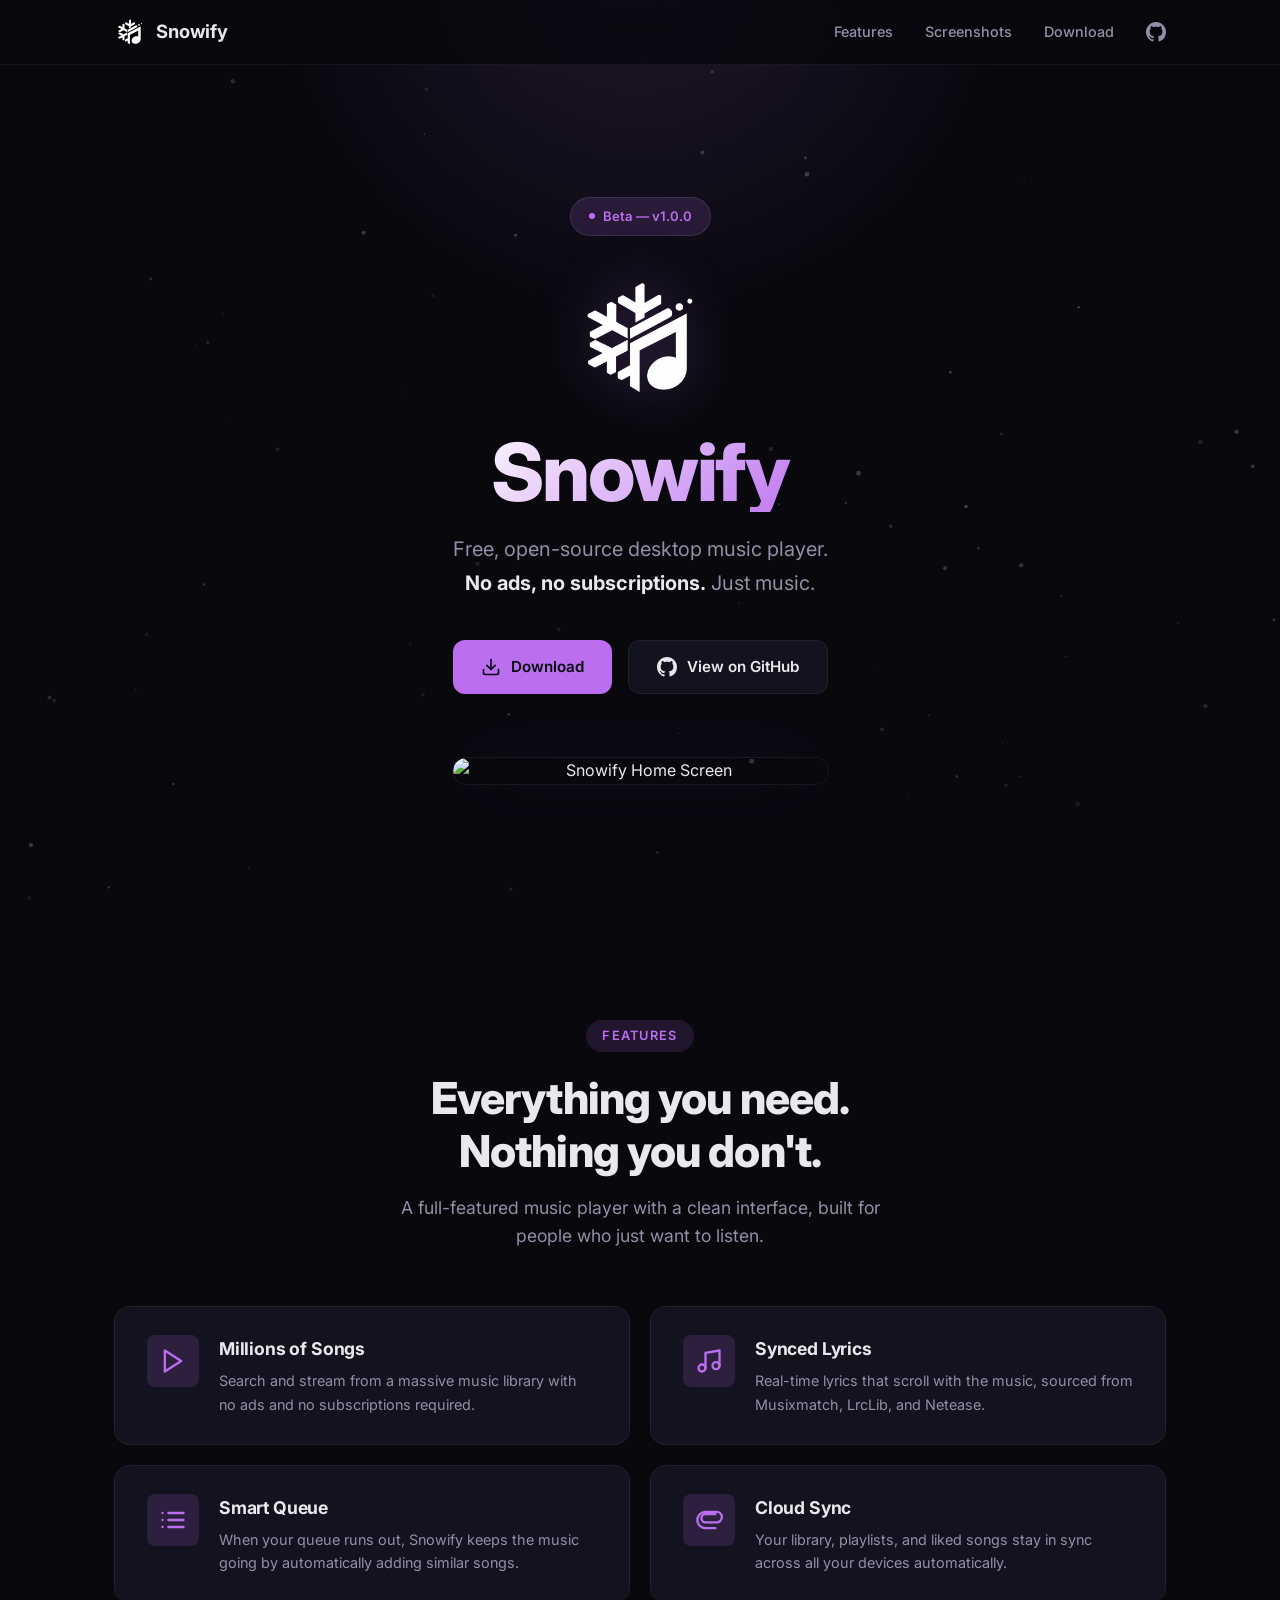
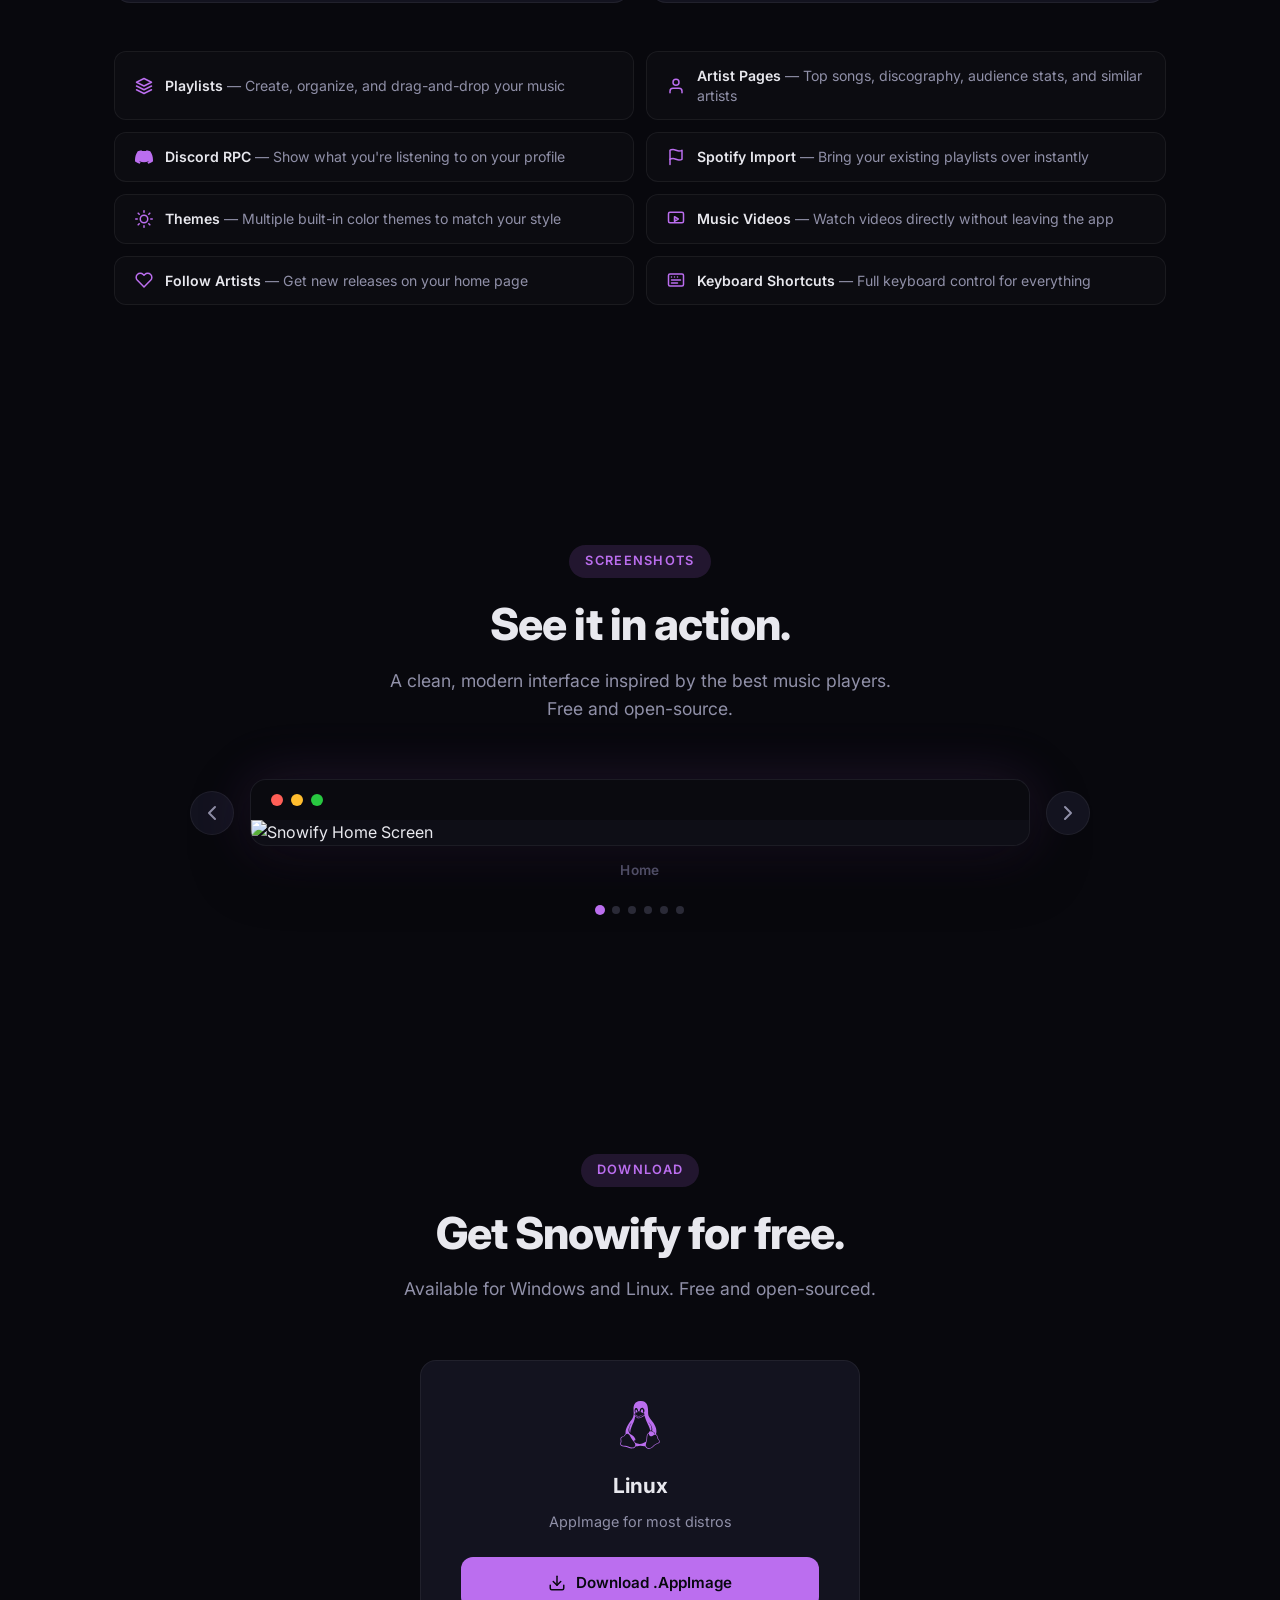
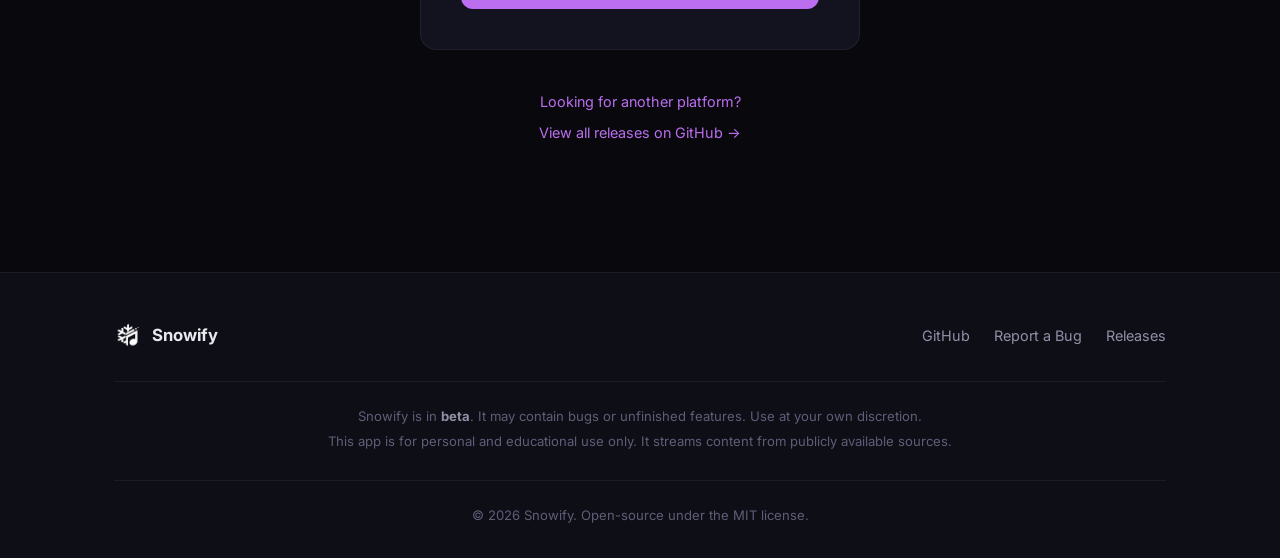
==== index.html @ 90da184f "changed logo" ====
<!DOCTYPE html>
<html lang="en">
<head>
  <meta charset="UTF-8">
  <meta name="viewport" content="width=device-width, initial-scale=1.0">
  <title>Snowify — Free Desktop Music Player</title>
  <meta name="description" content="Snowify is a free, open-source desktop music player. No ads, no subscriptions. Available for Windows and Linux.">
  <meta name="keywords" content="Snowify, music player, desktop, free, open-source, Electron, no ads">
  <meta name="author" content="nyakuoff">

  <!-- Open Graph -->
  <meta property="og:title" content="Snowify — Free Desktop Music Player">
  <meta property="og:description" content="A free, open-source desktop music player with a clean, Spotify-like UI. No ads, no subscriptions.">
  <meta property="og:image" content="https://raw.githubusercontent.com/nyakuoff/Snowify/main/assets/screenshots/home.png">
  <meta property="og:url" content="https://nyakuoff.github.io/Snowify-Website/">
  <meta property="og:type" content="website">

  <!-- Twitter Card -->
  <meta name="twitter:card" content="summary_large_image">
  <meta name="twitter:title" content="Snowify — Free Desktop Music Player">
  <meta name="twitter:description" content="A free, open-source desktop music player with a clean, Spotify-like UI. No ads, no subscriptions.">
  <meta name="twitter:image" content="https://raw.githubusercontent.com/nyakuoff/Snowify/main/assets/screenshots/home.png">

  <!-- Favicon -->
  <link rel="icon" type="image/png" href="assets/logo.png">

  <!-- Fonts -->
  <link rel="preconnect" href="https://fonts.googleapis.com">
  <link rel="preconnect" href="https://fonts.gstatic.com" crossorigin>
  <link rel="stylesheet" href="https://fonts.googleapis.com/css2?family=Inter:wght@300;400;500;600;700;800&display=swap">

  <!-- Styles -->
  <link rel="stylesheet" href="css/style.css">
</head>
<body>
  <!-- Snowfall canvas -->
  <canvas id="snowfall"></canvas>

  <!-- Navigation -->
  <nav class="nav" id="nav">
    <div class="nav-inner">
      <a href="#" class="nav-logo">
        <img src="assets/logo.png" alt="Snowify Logo" width="32" height="32">
        <span>Snowify</span>
      </a>
      <div class="nav-links">
        <a href="#features">Features</a>
        <a href="#screenshots">Screenshots</a>
        <a href="#download">Download</a>
        <a href="https://github.com/nyakuoff/Snowify" target="_blank" rel="noopener" class="nav-github" aria-label="GitHub">
          <svg width="20" height="20" viewBox="0 0 24 24" fill="currentColor"><path d="M12 0C5.37 0 0 5.37 0 12c0 5.31 3.435 9.795 8.205 11.385.6.105.825-.255.825-.57 0-.285-.015-1.23-.015-2.235-3.015.555-3.795-.735-4.035-1.41-.135-.345-.72-1.41-1.23-1.695-.42-.225-1.02-.78-.015-.795.945-.015 1.62.87 1.845 1.23 1.08 1.815 2.805 1.305 3.495.99.105-.78.42-1.305.765-1.605-2.67-.3-5.46-1.335-5.46-5.925 0-1.305.465-2.385 1.23-3.225-.12-.3-.54-1.53.12-3.18 0 0 1.005-.315 3.3 1.23.96-.27 1.98-.405 3-.405s2.04.135 3 .405c2.295-1.56 3.3-1.23 3.3-1.23.66 1.65.24 2.88.12 3.18.765.84 1.23 1.905 1.23 3.225 0 4.605-2.805 5.625-5.475 5.925.435.375.81 1.095.81 2.22 0 1.605-.015 2.895-.015 3.3 0 .315.225.69.825.57A12.02 12.02 0 0024 12c0-6.63-5.37-12-12-12z"/></svg>
        </a>
      </div>
      <button class="nav-toggle" id="navToggle" aria-label="Toggle menu">
        <span></span><span></span><span></span>
      </button>
    </div>
    <!-- Mobile menu -->
    <div class="nav-mobile" id="navMobile">
      <a href="#features">Features</a>
      <a href="#screenshots">Screenshots</a>
      <a href="#download">Download</a>
      <a href="https://github.com/nyakuoff/Snowify" target="_blank" rel="noopener">GitHub</a>
    </div>
  </nav>

  <!-- Hero -->
  <section class="hero" id="hero">
    <div class="hero-content">
      <div class="hero-badge">
        <span class="badge-dot"></span>
        Beta — v1.0.0
      </div>
      <img src="assets/logo.png" alt="Snowify Logo" class="hero-logo" width="140" height="140">
      <h1 class="hero-title">Snowify</h1>
      <p class="hero-subtitle">
        Free, open-source desktop music player.<br>
        <strong>No ads, no subscriptions.</strong> Just music.
      </p>
      <div class="hero-actions">
        <a href="#download" class="btn btn-primary">
          <svg width="20" height="20" viewBox="0 0 24 24" fill="none" stroke="currentColor" stroke-width="2" stroke-linecap="round" stroke-linejoin="round"><path d="M21 15v4a2 2 0 01-2 2H5a2 2 0 01-2-2v-4"/><polyline points="7 10 12 15 17 10"/><line x1="12" y1="15" x2="12" y2="3"/></svg>
          Download
        </a>
        <a href="https://github.com/nyakuoff/Snowify" target="_blank" rel="noopener" class="btn btn-secondary">
          <svg width="20" height="20" viewBox="0 0 24 24" fill="currentColor"><path d="M12 0C5.37 0 0 5.37 0 12c0 5.31 3.435 9.795 8.205 11.385.6.105.825-.255.825-.57 0-.285-.015-1.23-.015-2.235-3.015.555-3.795-.735-4.035-1.41-.135-.345-.72-1.41-1.23-1.695-.42-.225-1.02-.78-.015-.795.945-.015 1.62.87 1.845 1.23 1.08 1.815 2.805 1.305 3.495.99.105-.78.42-1.305.765-1.605-2.67-.3-5.46-1.335-5.46-5.925 0-1.305.465-2.385 1.23-3.225-.12-.3-.54-1.53.12-3.18 0 0 1.005-.315 3.3 1.23.96-.27 1.98-.405 3-.405s2.04.135 3 .405c2.295-1.56 3.3-1.23 3.3-1.23.66 1.65.24 2.88.12 3.18.765.84 1.23 1.905 1.23 3.225 0 4.605-2.805 5.625-5.475 5.925.435.375.81 1.095.81 2.22 0 1.605-.015 2.895-.015 3.3 0 .315.225.69.825.57A12.02 12.02 0 0024 12c0-6.63-5.37-12-12-12z"/></svg>
          View on GitHub
        </a>
      </div>
      <div class="hero-preview" data-tilt data-tilt-max="6" data-tilt-speed="400" data-tilt-perspective="2000" data-tilt-scale="1.02" data-tilt-reset="true">
        <img src="https://raw.githubusercontent.com/nyakuoff/Snowify/main/assets/screenshots/home.png" alt="Snowify Home Screen" class="hero-screenshot" loading="eager">
      </div>
    </div>
  </section>

  <!-- Features -->
  <section class="features" id="features">
    <div class="container">
      <div class="section-header">
        <span class="section-tag">Features</span>
        <h2>Everything you need.<br>Nothing you don't.</h2>
        <p>A full-featured music player with a clean interface, built for people who just want to listen.</p>
      </div>
      <div class="features-highlights">
        <div class="highlight-card" data-animate>
          <div class="highlight-icon">
            <svg width="28" height="28" viewBox="0 0 24 24" fill="none" stroke="currentColor" stroke-width="2" stroke-linecap="round" stroke-linejoin="round"><polygon points="5 3 19 12 5 21 5 3"/></svg>
          </div>
          <div class="highlight-text">
            <h3>Millions of Songs</h3>
            <p>Search and stream from a massive music library with no ads and no subscriptions required.</p>
          </div>
        </div>
        <div class="highlight-card" data-animate>
          <div class="highlight-icon">
            <svg width="28" height="28" viewBox="0 0 24 24" fill="none" stroke="currentColor" stroke-width="2" stroke-linecap="round" stroke-linejoin="round"><path d="M9 18V5l12-2v13"/><circle cx="6" cy="18" r="3"/><circle cx="18" cy="16" r="3"/></svg>
          </div>
          <div class="highlight-text">
            <h3>Synced Lyrics</h3>
            <p>Real-time lyrics that scroll with the music, sourced from Musixmatch, LrcLib, and Netease.</p>
          </div>
        </div>
        <div class="highlight-card" data-animate>
          <div class="highlight-icon">
            <svg width="28" height="28" viewBox="0 0 24 24" fill="none" stroke="currentColor" stroke-width="2" stroke-linecap="round" stroke-linejoin="round"><line x1="8" y1="6" x2="21" y2="6"/><line x1="8" y1="12" x2="21" y2="12"/><line x1="8" y1="18" x2="21" y2="18"/><line x1="3" y1="6" x2="3.01" y2="6"/><line x1="3" y1="12" x2="3.01" y2="12"/><line x1="3" y1="18" x2="3.01" y2="18"/></svg>
          </div>
          <div class="highlight-text">
            <h3>Smart Queue</h3>
            <p>When your queue runs out, Snowify keeps the music going by automatically adding similar songs.</p>
          </div>
        </div>
        <div class="highlight-card" data-animate>
          <div class="highlight-icon">
            <svg width="28" height="28" viewBox="0 0 24 24" fill="none" stroke="currentColor" stroke-width="2" stroke-linecap="round" stroke-linejoin="round"><path d="M17.5 19H9a7 7 0 110-14h9.5C21 5 23 7 23 9.5S21 14 18.5 14H9a3.5 3.5 0 010-7h8.5"/></svg>
          </div>
          <div class="highlight-text">
            <h3>Cloud Sync</h3>
            <p>Your library, playlists, and liked songs stay in sync across all your devices automatically.</p>
          </div>
        </div>
      </div>

      <div class="features-compact">
        <div class="compact-feature" data-animate>
          <svg width="18" height="18" viewBox="0 0 24 24" fill="none" stroke="currentColor" stroke-width="2" stroke-linecap="round" stroke-linejoin="round"><path d="M12 2L2 7l10 5 10-5-10-5z"/><path d="M2 17l10 5 10-5"/><path d="M2 12l10 5 10-5"/></svg>
          <span><strong>Playlists</strong> — Create, organize, and drag-and-drop your music</span>
        </div>
        <div class="compact-feature" data-animate>
          <svg width="18" height="18" viewBox="0 0 24 24" fill="none" stroke="currentColor" stroke-width="2" stroke-linecap="round" stroke-linejoin="round"><path d="M20 21v-2a4 4 0 00-4-4H8a4 4 0 00-4 4v2"/><circle cx="12" cy="7" r="4"/></svg>
          <span><strong>Artist Pages</strong> — Top songs, discography, audience stats, and similar artists</span>
        </div>
        <div class="compact-feature" data-animate>
          <svg width="18" height="18" viewBox="0 0 24 24" fill="currentColor"><path d="M20.317 4.37a19.791 19.791 0 00-4.885-1.515.074.074 0 00-.079.037c-.21.375-.444.864-.608 1.25a18.27 18.27 0 00-5.487 0 12.64 12.64 0 00-.617-1.25.077.077 0 00-.079-.037A19.736 19.736 0 003.677 4.37a.07.07 0 00-.032.027C.533 9.046-.32 13.58.099 18.057a.082.082 0 00.031.057 19.9 19.9 0 005.993 3.03.078.078 0 00.084-.028c.462-.63.874-1.295 1.226-1.994a.076.076 0 00-.041-.106 13.107 13.107 0 01-1.872-.892.077.077 0 01-.008-.128 10.2 10.2 0 00.372-.292.074.074 0 01.077-.01c3.928 1.793 8.18 1.793 12.062 0a.074.074 0 01.078.01c.12.098.246.198.373.292a.077.077 0 01-.006.127 12.299 12.299 0 01-1.873.892.077.077 0 00-.041.107c.36.698.772 1.362 1.225 1.993a.076.076 0 00.084.028 19.839 19.839 0 006.002-3.03.077.077 0 00.032-.054c.5-5.177-.838-9.674-3.549-13.66a.061.061 0 00-.031-.03z"/></svg>
          <span><strong>Discord RPC</strong> — Show what you're listening to on your profile</span>
        </div>
        <div class="compact-feature" data-animate>
          <svg width="18" height="18" viewBox="0 0 24 24" fill="none" stroke="currentColor" stroke-width="2" stroke-linecap="round" stroke-linejoin="round"><path d="M4 15s1-1 4-1 5 2 8 2 4-1 4-1V3s-1 1-4 1-5-2-8-2-4 1-4 1z"/><line x1="4" y1="22" x2="4" y2="15"/></svg>
          <span><strong>Spotify Import</strong> — Bring your existing playlists over instantly</span>
        </div>
        <div class="compact-feature" data-animate>
          <svg width="18" height="18" viewBox="0 0 24 24" fill="none" stroke="currentColor" stroke-width="2" stroke-linecap="round" stroke-linejoin="round"><circle cx="12" cy="12" r="5"/><path d="M12 1v2M12 21v2M4.22 4.22l1.42 1.42M18.36 18.36l1.42 1.42M1 12h2M21 12h2M4.22 19.78l1.42-1.42M18.36 5.64l1.42-1.42"/></svg>
          <span><strong>Themes</strong> — Multiple built-in color themes to match your style</span>
        </div>
        <div class="compact-feature" data-animate>
          <svg width="18" height="18" viewBox="0 0 24 24" fill="none" stroke="currentColor" stroke-width="2" stroke-linecap="round" stroke-linejoin="round"><rect x="2" y="3" width="20" height="14" rx="2" ry="2"/><polygon points="10 9 15 12 10 15 10 9"/></svg>
          <span><strong>Music Videos</strong> — Watch videos directly without leaving the app</span>
        </div>
        <div class="compact-feature" data-animate>
          <svg width="18" height="18" viewBox="0 0 24 24" fill="none" stroke="currentColor" stroke-width="2" stroke-linecap="round" stroke-linejoin="round"><path d="M20.84 4.61a5.5 5.5 0 00-7.78 0L12 5.67l-1.06-1.06a5.5 5.5 0 00-7.78 7.78l1.06 1.06L12 21.23l7.78-7.78 1.06-1.06a5.5 5.5 0 000-7.78z"/></svg>
          <span><strong>Follow Artists</strong> — Get new releases on your home page</span>
        </div>
        <div class="compact-feature" data-animate>
          <svg width="18" height="18" viewBox="0 0 24 24" fill="none" stroke="currentColor" stroke-width="2" stroke-linecap="round" stroke-linejoin="round"><rect x="2" y="4" width="20" height="16" rx="2"/><path d="M6 8h.01M10 8h.01M14 8h.01"/><path d="M6 12h12M6 16h8"/></svg>
          <span><strong>Keyboard Shortcuts</strong> — Full keyboard control for everything</span>
        </div>
      </div>
    </div>
  </section>

  <!-- Screenshots -->
  <section class="screenshots" id="screenshots">
    <div class="container">
      <div class="section-header">
        <span class="section-tag">Screenshots</span>
        <h2>See it in action.</h2>
        <p>A clean, modern interface inspired by the best music players. Free and open-source.</p>
      </div>
      <div class="screenshots-viewer" data-animate>
        <button class="carousel-arrow carousel-prev" id="carouselPrev" aria-label="Previous screenshot">
          <svg width="24" height="24" viewBox="0 0 24 24" fill="none" stroke="currentColor" stroke-width="2" stroke-linecap="round" stroke-linejoin="round"><path d="M15 18l-6-6 6-6"/></svg>
        </button>
        <div class="screenshot-frame" id="screenshotFrame">
          <div class="frame-dots"><span></span><span></span><span></span></div>
          <img id="screenshotImg" src="https://raw.githubusercontent.com/nyakuoff/Snowify/main/assets/screenshots/home.png" alt="Snowify Home Screen" loading="lazy">
        </div>
        <button class="carousel-arrow carousel-next" id="carouselNext" aria-label="Next screenshot">
          <svg width="24" height="24" viewBox="0 0 24 24" fill="none" stroke="currentColor" stroke-width="2" stroke-linecap="round" stroke-linejoin="round"><path d="M9 18l6-6-6-6"/></svg>
        </button>
      </div>
      <div class="carousel-label" id="screenshotLabel">Home</div>
      <div class="carousel-dots" id="carouselDots"></div>
    </div>
  </section>

  <!-- Download -->
  <section class="download" id="download">
    <div class="container">
      <div class="section-header">
        <span class="section-tag">Download</span>
        <h2>Get Snowify for free.</h2>
        <p>Available for Windows and Linux. Free and open-sourced.</p>
      </div>
      <div class="download-cards" id="downloadCards">
        <div class="download-card" data-animate data-platform="windows">
          <div class="download-icon">
            <svg width="48" height="48" viewBox="0 0 24 24" fill="currentColor"><path d="M0 3.449L9.75 2.1v9.451H0m10.949-9.602L24 0v11.4H10.949M0 12.6h9.75v9.451L0 20.699M10.949 12.6H24V24l-12.9-1.801"/></svg>
          </div>
          <h3>Windows</h3>
          <p>Windows 10 and 11</p>
          <a id="downloadWindows" href="https://github.com/nyakuoff/Snowify/releases" class="btn btn-primary btn-download">
            <svg width="18" height="18" viewBox="0 0 24 24" fill="none" stroke="currentColor" stroke-width="2" stroke-linecap="round" stroke-linejoin="round"><path d="M21 15v4a2 2 0 01-2 2H5a2 2 0 01-2-2v-4"/><polyline points="7 10 12 15 17 10"/><line x1="12" y1="15" x2="12" y2="3"/></svg>
            <span>Download .exe</span>
          </a>
        </div>
        <div class="download-card" data-animate data-platform="linux">
          <div class="download-icon">
            <svg width="48" height="48" viewBox="0 0 24 24" fill="currentColor"><path d="M12.504 0c-.155 0-.315.008-.48.021-4.226.333-3.105 4.807-3.17 6.298-.076 1.092-.3 1.953-1.05 3.02-.885 1.051-2.127 2.75-2.716 4.521-.278.832-.41 1.684-.287 2.489a.424.424 0 00-.11.135c-.26.268-.45.6-.663.839-.199.199-.485.267-.797.4-.313.136-.658.269-.864.68-.09.189-.136.394-.132.602 0 .199.027.4.055.536.058.399.116.728.04.97-.249.68-.28 1.145-.106 1.484.174.334.535.47.94.601.81.2 1.91.135 2.774.6.926.466 1.866.67 2.616.47.526-.116.97-.464 1.208-.946.587-.003 1.23-.269 2.26-.334.699-.058 1.574.267 2.577.2.025.134.063.198.114.333l.003.003c.391.778 1.113 1.132 1.884 1.071.771-.06 1.592-.536 2.257-1.306.631-.765 1.683-1.084 2.378-1.503.348-.199.629-.469.649-.853.023-.4-.2-.811-.714-1.376v-.097l-.003-.003c-.17-.2-.25-.535-.338-.926-.085-.401-.182-.786-.492-1.046h-.003c-.059-.054-.123-.067-.188-.135a.357.357 0 00-.19-.064c.431-1.278.264-2.55-.173-3.694-.533-1.41-1.465-2.638-2.175-3.483-.796-1.005-1.576-1.957-1.56-3.368.026-2.152.236-6.133-3.544-6.139zm.529 3.405h.013c.213 0 .396.062.584.198.19.135.33.332.438.533.105.259.158.459.166.724 0-.02.006-.04.006-.06v.105a.086.086 0 01-.004-.021l-.004-.024a1.807 1.807 0 01-.15.706.953.953 0 01-.213.335.71.71 0 00-.088-.042c-.104-.045-.198-.064-.284-.133a1.312 1.312 0 00-.22-.066c.05-.06.146-.133.183-.198.053-.128.082-.264.088-.402v-.02a1.21 1.21 0 00-.061-.4c-.045-.134-.101-.2-.183-.333-.084-.066-.167-.132-.267-.132h-.016c-.093 0-.176.03-.262.132a.8.8 0 00-.205.334 1.18 1.18 0 00-.09.4v.019c.002.089.008.179.02.267-.193-.067-.438-.135-.607-.202a1.635 1.635 0 01-.018-.2v-.02a1.772 1.772 0 01.15-.768c.082-.22.232-.406.43-.533a.985.985 0 01.594-.2zm-2.962.059h.036c.142 0 .27.048.399.135.146.129.264.288.344.465.09.199.14.4.153.667v.004c.007.134.006.2-.002.266v.08c-.03.007-.056.018-.083.024-.152.055-.274.135-.393.2.012-.09.013-.18.003-.267v-.015c-.012-.133-.04-.2-.082-.333a.613.613 0 00-.166-.267.248.248 0 00-.183-.064h-.021c-.071.006-.13.04-.186.132a.552.552 0 00-.12.27.944.944 0 00-.023.33v.015c.012.135.037.2.08.334.046.134.098.2.166.268.01.009.02.018.034.024-.07.057-.117.07-.176.136a.304.304 0 01-.131.068 2.62 2.62 0 01-.275-.402 1.772 1.772 0 01-.155-.667 1.759 1.759 0 01.08-.668 1.43 1.43 0 01.283-.535c.128-.133.26-.2.418-.2zm1.37 1.706c.332 0 .733.065 1.216.399.293.2.523.269 1.052.468h.003c.255.136.405.266.478.399v-.131a.571.571 0 01.016.47c-.123.31-.516.643-1.063.842v.002c-.268.135-.501.333-.775.465-.276.135-.588.292-1.012.267a1.139 1.139 0 01-.448-.067 3.566 3.566 0 01-.322-.198c-.195-.135-.363-.332-.612-.465v-.005h-.005c-.4-.246-.616-.512-.686-.71-.07-.268-.005-.47.193-.6.224-.135.38-.271.483-.336.104-.074.143-.102.176-.131h.002v-.003c.169-.202.436-.47.839-.601.139-.036.294-.065.466-.065zm2.8 2.142c.358 1.417 1.196 3.475 1.735 4.473.286.534.855 1.659 1.102 3.024.156-.005.33.018.513.064.646-1.671-.546-3.467-1.089-3.966-.22-.2-.232-.335-.123-.335.59.534 1.365 1.572 1.646 2.757.13.535.16 1.104.021 1.67.067.028.135.06.205.067 1.032.534 1.413.938 1.23 1.537v-.043c-.06-.003-.12 0-.18 0h-.016c.151-.467-.182-.825-1.065-1.224-.915-.4-1.646-.336-1.77.465-.008.043-.013.066-.018.135-.068.023-.139.053-.209.064-.43.268-.662.669-.793 1.187-.13.533-.17 1.156-.205 1.869v.003c-.02.334-.17.838-.319 1.35-1.5 1.072-3.58 1.538-5.348.334a2.645 2.645 0 00-.402-.533 1.45 1.45 0 00-.275-.333c.182 0 .338-.03.465-.067a.615.615 0 00.314-.334c.108-.267 0-.697-.345-1.163-.345-.467-.931-.995-1.788-1.521-.63-.4-.986-.87-1.15-1.396-.165-.534-.143-1.085-.015-1.645.245-1.07.873-2.11 1.274-2.763.107-.065.037.135-.408.974-.396.751-1.14 2.497-.122 3.854a8.123 8.123 0 01.647-2.876c.564-1.278 1.743-3.504 1.836-5.268.048.036.217.135.289.202.218.133.38.333.59.465.21.201.477.335.876.335.039.003.075.006.11.006.412 0 .73-.134.997-.268.29-.134.52-.334.74-.4h.005c.467-.135.835-.402 1.044-.7zm2.185 8.958c.037.6.343 1.245.882 1.377.588.134 1.434-.333 1.791-.765l.211-.01c.315-.007.577.01.847.268l.003.003c.208.199.305.53.391.876.085.4.154.78.409 1.066.486.527.645.906.636 1.14l.003-.007v.018l-.003-.012c-.015.262-.185.396-.498.595-.63.401-1.746.712-2.457 1.57-.618.737-1.37 1.14-2.036 1.191-.664.053-1.237-.2-1.574-.898l-.005-.003c-.21-.4-.12-1.025.056-1.69.176-.668.428-1.344.463-1.897.037-.714.076-1.335.195-1.814.12-.465.308-.797.641-.984l.045-.022zm-10.814.049h.01c.053 0 .105.005.157.014.376.055.706.333 1.023.752l.91 1.664.003.003c.243.533.754 1.064 1.189 1.637.434.598.77 1.131.729 1.57v.006c-.057.744-.48 1.148-1.125 1.294-.645.135-1.52.002-2.395-.464-.968-.536-2.118-.469-2.857-.602-.369-.066-.61-.2-.723-.4-.11-.2-.113-.602.123-1.23v-.004l.002-.003c.117-.334.03-.752-.027-1.118-.055-.401-.083-.71.043-.94.16-.334.396-.4.69-.533.294-.135.64-.202.915-.47h.002v-.002c.256-.268.445-.601.668-.838.19-.201.38-.336.663-.336zm7.159-9.074c-.435.201-.945.535-1.488.535-.542 0-.97-.267-1.28-.466-.154-.134-.28-.268-.373-.335-.164-.134-.144-.333-.074-.333.109.016.129.134.199.2.096.066.215.2.36.333.292.2.68.467 1.167.467.485 0 1.053-.267 1.398-.466.195-.135.445-.334.648-.467.156-.136.149-.267.279-.267.128.016.034.134-.147.332a8.097 8.097 0 01-.69.468zm-1.082-1.583V5.64c-.006-.02.013-.042.029-.05.074-.043.18-.027.26.004.063 0 .16.067.15.135-.006.049-.085.066-.135.066-.055 0-.092-.043-.141-.068-.052-.018-.146-.008-.163-.065zm-.551 0c-.02.058-.113.049-.166.066-.047.025-.086.068-.14.068-.05 0-.13-.02-.136-.068-.01-.066.088-.133.15-.133.08-.031.184-.047.259-.005.019.009.036.03.03.05v.02h.003z"/></svg>
          </div>
          <h3>Linux</h3>
          <p>AppImage for most distros</p>
          <a id="downloadLinux" href="https://github.com/nyakuoff/Snowify/releases" class="btn btn-primary btn-download">
            <svg width="18" height="18" viewBox="0 0 24 24" fill="none" stroke="currentColor" stroke-width="2" stroke-linecap="round" stroke-linejoin="round"><path d="M21 15v4a2 2 0 01-2 2H5a2 2 0 01-2-2v-4"/><polyline points="7 10 12 15 17 10"/><line x1="12" y1="15" x2="12" y2="3"/></svg>
            <span>Download .AppImage</span>
          </a>
        </div>
      </div>
      <div class="download-note">
        <p>
          <button class="platform-toggle" id="platformToggle">Looking for another platform?</button>
        </p>
        <p>
          <a href="https://github.com/nyakuoff/Snowify/releases" target="_blank" rel="noopener">View all releases on GitHub →</a>
        </p>
      </div>
    </div>
  </section>

  <!-- Footer -->
  <footer class="footer">
    <div class="container">
      <div class="footer-inner">
        <div class="footer-brand">
          <img src="assets/logo.png" alt="Snowify" width="28" height="28">
          <span>Snowify</span>
        </div>
        <div class="footer-links">
          <a href="https://github.com/nyakuoff/Snowify" target="_blank" rel="noopener">GitHub</a>
          <a href="https://github.com/nyakuoff/Snowify/issues" target="_blank" rel="noopener">Report a Bug</a>
          <a href="https://github.com/nyakuoff/Snowify/releases" target="_blank" rel="noopener">Releases</a>
        </div>
      </div>
      <div class="footer-disclaimer">
        <p>Snowify is in <strong>beta</strong>. It may contain bugs or unfinished features. Use at your own discretion.</p>
        <p>This app is for personal and educational use only. It streams content from publicly available sources.</p>
      </div>
      <div class="footer-copy">
        <p>&copy; 2026 Snowify. Open-source under the MIT license.</p>
      </div>
    </div>
  </footer>

  <!-- Scripts -->
  <script src="https://cdnjs.cloudflare.com/ajax/libs/vanilla-tilt/1.8.1/vanilla-tilt.min.js"></script>
  <script src="js/script.js"></script>
</body>
</html>
---- css/style.css ----
/* ============================================
   Snowify Website — Stylesheet
   ============================================ */

/* --- Reset & Base --- */
*,
*::before,
*::after {
  margin: 0;
  padding: 0;
  box-sizing: border-box;
}

:root {
  --bg-primary: #08080d;
  --bg-secondary: #0e0e16;
  --bg-card: #13131f;
  --bg-card-hover: #191930;
  --bg-nav: rgba(8, 8, 13, 0.8);
  --accent: #bb6eef;
  --accent-hover: #cc8cf5;
  --accent-glow: rgba(187, 110, 239, 0.15);
  --accent-glow-strong: rgba(187, 110, 239, 0.3);
  --text-primary: #e8e8ee;
  --text-secondary: #9090a8;
  --text-muted: #5e5e78;
  --border: rgba(255, 255, 255, 0.06);
  --border-hover: rgba(255, 255, 255, 0.12);
  --radius-sm: 8px;
  --radius-md: 12px;
  --radius-lg: 16px;
  --radius-xl: 24px;
  --font: 'Inter', -apple-system, BlinkMacSystemFont, 'Segoe UI', sans-serif;
  --transition: 0.3s cubic-bezier(0.4, 0, 0.2, 1);
  --container: 1100px;
}

html {
  scroll-behavior: smooth;
  scroll-padding-top: 80px;
}

body {
  font-family: var(--font);
  background: var(--bg-primary);
  color: var(--text-primary);
  line-height: 1.6;
  overflow-x: hidden;
  -webkit-font-smoothing: antialiased;
  -moz-osx-font-smoothing: grayscale;
}

a {
  color: inherit;
  text-decoration: none;
}

img {
  max-width: 100%;
  height: auto;
  display: block;
}

/* --- Snowfall Canvas --- */
#snowfall {
  position: fixed;
  top: 0;
  left: 0;
  width: 100%;
  height: 100%;
  pointer-events: none;
  z-index: 0;
  opacity: 0.5;
}

/* --- Container --- */
.container {
  max-width: var(--container);
  margin: 0 auto;
  padding: 0 24px;
  width: 100%;
}

/* --- Navigation --- */
.nav {
  position: fixed;
  top: 0;
  left: 0;
  right: 0;
  z-index: 100;
  background: var(--bg-nav);
  backdrop-filter: blur(20px);
  -webkit-backdrop-filter: blur(20px);
  border-bottom: 1px solid var(--border);
  transition: var(--transition);
}

.nav.scrolled {
  background: rgba(8, 8, 13, 0.95);
}

.nav-inner {
  max-width: var(--container);
  margin: 0 auto;
  padding: 0 24px;
  height: 64px;
  display: flex;
  align-items: center;
  justify-content: space-between;
}

.nav-logo {
  display: flex;
  align-items: center;
  gap: 10px;
  font-weight: 700;
  font-size: 1.15rem;
  color: var(--text-primary);
  transition: var(--transition);
}

.nav-logo:hover {
  color: var(--accent);
}

.nav-logo img {
  width: 32px;
  height: 32px;
}

.nav-links {
  display: flex;
  align-items: center;
  gap: 32px;
}

.nav-links a {
  font-size: 0.9rem;
  font-weight: 500;
  color: var(--text-secondary);
  transition: var(--transition);
  position: relative;
}

.nav-links a:hover {
  color: var(--text-primary);
}

.nav-links a::after {
  content: '';
  position: absolute;
  bottom: -4px;
  left: 0;
  width: 0;
  height: 2px;
  background: var(--accent);
  border-radius: 1px;
  transition: width var(--transition);
}

.nav-links a:hover::after {
  width: 100%;
}

.nav-github {
  display: flex;
  align-items: center;
  color: var(--text-secondary) !important;
  transition: var(--transition);
}

.nav-github:hover {
  color: var(--text-primary) !important;
}

.nav-github::after {
  display: none !important;
}

/* Mobile nav toggle */
.nav-toggle {
  display: none;
  flex-direction: column;
  gap: 5px;
  background: none;
  border: none;
  cursor: pointer;
  padding: 4px;
}

.nav-toggle span {
  display: block;
  width: 22px;
  height: 2px;
  background: var(--text-secondary);
  border-radius: 1px;
  transition: var(--transition);
}

.nav-toggle.active span:nth-child(1) {
  transform: rotate(45deg) translate(5px, 5px);
}

.nav-toggle.active span:nth-child(2) {
  opacity: 0;
}

.nav-toggle.active span:nth-child(3) {
  transform: rotate(-45deg) translate(5px, -5px);
}

.nav-mobile {
  display: none;
  flex-direction: column;
  padding: 0 24px 20px;
  gap: 4px;
}

.nav-mobile a {
  display: block;
  padding: 12px 16px;
  font-size: 0.95rem;
  font-weight: 500;
  color: var(--text-secondary);
  border-radius: var(--radius-sm);
  transition: var(--transition);
}

.nav-mobile a:hover {
  background: var(--bg-card);
  color: var(--text-primary);
}

.nav-mobile.open {
  display: flex;
}

/* --- Section Header --- */
.section-header {
  text-align: center;
  margin-bottom: 56px;
}

.section-tag {
  display: inline-block;
  font-size: 0.8rem;
  font-weight: 600;
  text-transform: uppercase;
  letter-spacing: 0.1em;
  color: var(--accent);
  background: var(--accent-glow);
  padding: 6px 16px;
  border-radius: 50px;
  margin-bottom: 20px;
}

.section-header h2 {
  font-size: clamp(2rem, 4vw, 2.75rem);
  font-weight: 800;
  line-height: 1.2;
  margin-bottom: 16px;
  letter-spacing: -0.02em;
}

.section-header p {
  font-size: 1.1rem;
  color: var(--text-secondary);
  max-width: 520px;
  margin: 0 auto;
}

/* --- Buttons --- */
.btn {
  display: inline-flex;
  align-items: center;
  gap: 10px;
  padding: 14px 28px;
  font-size: 0.95rem;
  font-weight: 600;
  font-family: var(--font);
  border-radius: var(--radius-md);
  cursor: pointer;
  transition: var(--transition);
  border: none;
  text-decoration: none;
}

.btn-primary {
  background: var(--accent);
  color: #080810;
}

.btn-primary:hover {
  background: var(--accent-hover);
  transform: translateY(-2px);
  box-shadow: 0 8px 30px var(--accent-glow-strong);
}

.btn-secondary {
  background: var(--bg-card);
  color: var(--text-primary);
  border: 1px solid var(--border);
}

.btn-secondary:hover {
  background: var(--bg-card-hover);
  border-color: var(--border-hover);
  transform: translateY(-2px);
}

/* --- Hero --- */
.hero {
  position: relative;
  padding: 160px 24px 80px;
  text-align: center;
  min-height: 100vh;
  display: flex;
  align-items: center;
  justify-content: center;
  overflow: hidden;
  margin: 0 auto;
}

.hero::before {
  content: '';
  position: absolute;
  top: -50%;
  left: 50%;
  transform: translateX(-50%);
  width: 800px;
  height: 800px;
  background: radial-gradient(circle, var(--accent-glow) 0%, transparent 70%);
  pointer-events: none;
  z-index: 0;
}

.hero-content {
  position: relative;
  z-index: 1;
  max-width: 800px;
  margin: 0 auto;
}

.hero-badge {
  display: inline-flex;
  align-items: center;
  gap: 8px;
  padding: 8px 18px;
  font-size: 0.82rem;
  font-weight: 600;
  color: var(--accent);
  background: var(--accent-glow);
  border: 1px solid rgba(110, 193, 228, 0.15);
  border-radius: 50px;
  margin-bottom: 32px;
}

.badge-dot {
  width: 6px;
  height: 6px;
  background: var(--accent);
  border-radius: 50%;
  animation: pulse 2s ease-in-out infinite;
}

@keyframes pulse {
  0%, 100% { opacity: 1; }
  50% { opacity: 0.4; }
}

.hero-logo {
  width: 140px;
  height: 140px;
  margin: 0 auto 24px;
  filter: drop-shadow(0 0 30px var(--accent-glow-strong));
  animation: float 6s ease-in-out infinite;
}

@keyframes float {
  0%, 100% { transform: translateY(0); }
  50% { transform: translateY(-10px); }
}

.hero-title {
  font-size: clamp(3rem, 8vw, 5rem);
  font-weight: 800;
  letter-spacing: -0.03em;
  line-height: 1;
  margin-bottom: 20px;
  background: linear-gradient(135deg, #ffffff 0%, var(--accent) 100%);
  -webkit-background-clip: text;
  -webkit-text-fill-color: transparent;
  background-clip: text;
}

.hero-subtitle {
  font-size: clamp(1.05rem, 2vw, 1.25rem);
  color: var(--text-secondary);
  line-height: 1.7;
  margin-bottom: 40px;
}

.hero-subtitle strong {
  color: var(--text-primary);
}

.hero-actions {
  display: flex;
  gap: 16px;
  justify-content: center;
  flex-wrap: wrap;
  margin-bottom: 64px;
}

/* Hero Screenshot */
.hero-preview {
  position: relative;
  border-radius: var(--radius-lg);
  overflow: hidden;
  box-shadow:
    0 0 0 1px var(--border),
    0 20px 60px rgba(0, 0, 0, 0.5),
    0 0 80px var(--accent-glow);
  transform-style: preserve-3d;
  transition: transform 0.6s cubic-bezier(0.23, 1, 0.32, 1),
              box-shadow 0.4s ease-out;
  will-change: transform, box-shadow;
}

.hero-screenshot {
  width: 100%;
  border-radius: var(--radius-lg);
  transition: var(--transition);
}

/* --- Features --- */
.features {
  position: relative;
  z-index: 1;
  padding: 120px 0;
}

/* Highlight Cards (top 4) */
.features-highlights {
  display: grid;
  grid-template-columns: repeat(2, 1fr);
  gap: 20px;
  margin-bottom: 48px;
}

.highlight-card {
  display: flex;
  align-items: flex-start;
  gap: 20px;
  background: var(--bg-card);
  border: 1px solid var(--border);
  border-radius: var(--radius-lg);
  padding: 28px 32px;
  transition: var(--transition);
  opacity: 0;
  transform: translateY(20px);
}

.highlight-card.visible {
  opacity: 1;
  transform: translateY(0);
}

.highlight-card:hover {
  background: var(--bg-card-hover);
  border-color: var(--border-hover);
  transform: translateY(-4px);
  box-shadow: 0 12px 40px rgba(0, 0, 0, 0.3);
}

.highlight-card.visible:hover {
  transform: translateY(-4px);
}

.highlight-icon {
  width: 52px;
  height: 52px;
  display: flex;
  align-items: center;
  justify-content: center;
  background: var(--accent-glow);
  border-radius: var(--radius-sm);
  color: var(--accent);
  flex-shrink: 0;
}

.highlight-text h3 {
  font-size: 1.1rem;
  font-weight: 700;
  margin-bottom: 6px;
  letter-spacing: -0.01em;
}

.highlight-text p {
  font-size: 0.9rem;
  color: var(--text-secondary);
  line-height: 1.6;
}

/* Compact Feature List (remaining 8) */
.features-compact {
  display: grid;
  grid-template-columns: repeat(2, 1fr);
  gap: 12px;
}

.compact-feature {
  display: flex;
  align-items: center;
  gap: 12px;
  padding: 14px 20px;
  background: rgba(255, 255, 255, 0.02);
  border: 1px solid var(--border);
  border-radius: var(--radius-md);
  transition: var(--transition);
  opacity: 0;
  transform: translateY(12px);
}

.compact-feature.visible {
  opacity: 1;
  transform: translateY(0);
}

.compact-feature:hover {
  background: rgba(255, 255, 255, 0.04);
  border-color: var(--border-hover);
}

.compact-feature svg {
  color: var(--accent);
  flex-shrink: 0;
}

.compact-feature span {
  font-size: 0.88rem;
  color: var(--text-secondary);
  line-height: 1.4;
}

.compact-feature strong {
  color: var(--text-primary);
  font-weight: 600;
}

/* --- Screenshots --- */
.screenshots {
  position: relative;
  z-index: 1;
  padding: 120px 0;
}

.screenshots-viewer {
  display: flex;
  align-items: center;
  gap: 16px;
  max-width: 900px;
  margin: 0 auto;
  opacity: 0;
  transform: translateY(20px);
}

.screenshots-viewer.visible {
  opacity: 1;
  transform: translateY(0);
}

.screenshots-viewer .screenshot-frame {
  flex: 1;
  min-width: 0;
}

.screenshots-viewer .screenshot-frame img {
  transition: opacity 0.3s ease, transform 0.35s cubic-bezier(0.4, 0, 0.2, 1);
}

.screenshots-viewer .screenshot-frame img.slide-out-left {
  opacity: 0;
  transform: translateX(-40px) scale(0.97);
}

.screenshots-viewer .screenshot-frame img.slide-out-right {
  opacity: 0;
  transform: translateX(40px) scale(0.97);
}

.screenshots-viewer .screenshot-frame img.slide-in-left {
  opacity: 0;
  transform: translateX(40px) scale(0.97);
  transition: none;
}

.screenshots-viewer .screenshot-frame img.slide-in-right {
  opacity: 0;
  transform: translateX(-40px) scale(0.97);
  transition: none;
}

.carousel-arrow {
  width: 44px;
  height: 44px;
  display: flex;
  align-items: center;
  justify-content: center;
  background: var(--bg-card);
  border: 1px solid var(--border);
  border-radius: 50%;
  color: var(--text-secondary);
  cursor: pointer;
  transition: var(--transition);
  flex-shrink: 0;
}

.carousel-arrow:hover {
  background: var(--bg-card-hover);
  border-color: var(--border-hover);
  color: var(--text-primary);
}

.carousel-arrow:active {
  transform: scale(0.95);
}

.carousel-label {
  display: block;
  text-align: center;
  margin-top: 14px;
  font-size: 0.85rem;
  font-weight: 600;
  color: var(--text-muted);
  letter-spacing: 0.02em;
}

.carousel-dots {
  display: flex;
  justify-content: center;
  gap: 8px;
  margin-top: 24px;
}

.carousel-dot {
  width: 8px;
  height: 8px;
  border-radius: 50%;
  background: var(--text-muted);
  border: none;
  padding: 0;
  cursor: pointer;
  transition: var(--transition);
  opacity: 0.4;
}

.carousel-dot:hover {
  opacity: 0.7;
}

.carousel-dot.active {
  background: var(--accent);
  opacity: 1;
  transform: scale(1.25);
}

.screenshot-frame {
  background: var(--bg-secondary);
  border: 1px solid var(--border);
  border-radius: var(--radius-lg);
  overflow: hidden;
  box-shadow:
    0 20px 60px rgba(0, 0, 0, 0.4),
    0 0 60px var(--accent-glow);
}

.frame-dots {
  display: flex;
  gap: 8px;
  padding: 14px 20px;
  background: rgba(0, 0, 0, 0.3);
}

.frame-dots span {
  width: 12px;
  height: 12px;
  border-radius: 50%;
  background: rgba(255, 255, 255, 0.1);
}

.frame-dots span:first-child {
  background: #ff5f57;
}

.frame-dots span:nth-child(2) {
  background: #ffbd2e;
}

.frame-dots span:nth-child(3) {
  background: #28c840;
}

.screenshot-frame img {
  width: 100%;
}

/* --- Download --- */
.download {
  position: relative;
  z-index: 1;
  padding: 120px 0;
}

.download-cards {
  display: grid;
  grid-template-columns: repeat(2, 1fr);
  gap: 24px;
  margin-bottom: 40px;
  max-width: 800px;
  margin-left: auto;
  margin-right: auto;
}

.download-card {
  background: var(--bg-card);
  border: 1px solid var(--border);
  border-radius: var(--radius-lg);
  padding: 40px;
  text-align: center;
  transition: var(--transition);
  opacity: 0;
  transform: translateY(20px);
}

.download-card.visible {
  opacity: 1;
  transform: translateY(0);
}

.download-card:hover {
  border-color: var(--border-hover);
  transform: translateY(-4px);
  box-shadow: 0 12px 40px rgba(0, 0, 0, 0.3);
}

.download-card.visible:hover {
  transform: translateY(-4px);
}

.download-icon {
  color: var(--accent);
  margin-bottom: 20px;
  display: flex;
  justify-content: center;
}

.download-card h3 {
  font-size: 1.3rem;
  font-weight: 700;
  margin-bottom: 8px;
}

.download-card p {
  font-size: 0.9rem;
  color: var(--text-secondary);
  margin-bottom: 24px;
}

.btn-download {
  width: 100%;
  justify-content: center;
}

.download-cards.detected {
  grid-template-columns: 1fr;
  max-width: 440px;
}

.download-cards.detected .download-card {
  display: none;
}

.download-cards.detected .download-card.platform-match {
  display: block;
}

.download-cards.show-all {
  grid-template-columns: repeat(2, 1fr);
  max-width: 800px;
}

.download-cards.show-all .download-card {
  display: block;
}

.platform-toggle {
  background: none;
  border: none;
  color: var(--accent);
  font-family: var(--font);
  font-size: 0.9rem;
  cursor: pointer;
  transition: var(--transition);
  padding: 0;
}

.platform-toggle:hover {
  color: var(--accent-hover);
  text-decoration: underline;
}

.platform-toggle.hidden {
  display: none;
}

.download-note {
  text-align: center;
  color: var(--text-secondary);
  font-size: 0.9rem;
}

.download-note p {
  margin-bottom: 8px;
}

.download-note a {
  color: var(--accent);
  transition: var(--transition);
}

.download-note a:hover {
  color: var(--accent-hover);
  text-decoration: underline;
}

.download-note strong {
  color: var(--text-primary);
}

/* --- Footer --- */
.footer {
  position: relative;
  z-index: 1;
  border-top: 1px solid var(--border);
  padding: 48px 0 32px;
  background: var(--bg-secondary);
}

.footer-inner {
  display: flex;
  align-items: center;
  justify-content: space-between;
  margin-bottom: 32px;
}

.footer-brand {
  display: flex;
  align-items: center;
  gap: 10px;
  font-weight: 700;
  font-size: 1.05rem;
}

.footer-links {
  display: flex;
  gap: 24px;
}

.footer-links a {
  font-size: 0.9rem;
  color: var(--text-secondary);
  transition: var(--transition);
}

.footer-links a:hover {
  color: var(--accent);
}

.footer-disclaimer {
  text-align: center;
  padding: 24px 0;
  border-top: 1px solid var(--border);
  border-bottom: 1px solid var(--border);
  margin-bottom: 24px;
}

.footer-disclaimer p {
  font-size: 0.82rem;
  color: var(--text-muted);
  margin-bottom: 4px;
}

.footer-disclaimer strong {
  color: var(--text-secondary);
}

.footer-copy {
  text-align: center;
}

.footer-copy p {
  font-size: 0.82rem;
  color: var(--text-muted);
}

/* --- Animations --- */
[data-animate] {
  transition: opacity 0.6s ease, transform 0.6s ease;
}

/* --- Responsive --- */
@media (max-width: 900px) {
  .features-highlights {
    grid-template-columns: repeat(2, 1fr);
  }

  .features-compact {
    grid-template-columns: repeat(2, 1fr);
  }

  .download-cards {
    grid-template-columns: repeat(2, 1fr);
  }
}

@media (max-width: 768px) {
  .nav-links {
    display: none;
  }

  .nav-toggle {
    display: flex;
  }

  .hero {
    padding: 140px 24px 60px;
    min-height: auto;
  }

  .hero-logo {
    width: 72px;
    height: 72px;
  }

  .hero-actions {
    margin-bottom: 48px;
  }

  .hero-actions .btn {
    width: 100%;
    justify-content: center;
  }

  .features {
    padding: 80px 0;
  }

  .features-highlights {
    grid-template-columns: 1fr;
    gap: 16px;
  }

  .features-compact {
    grid-template-columns: 1fr;
    gap: 10px;
  }

  .screenshots {
    padding: 80px 0;
  }

  .carousel-arrow {
    width: 32px;
    height: 32px;
  }

  .carousel-arrow svg {
    width: 16px;
    height: 16px;
  }

  .screenshots-viewer {
    gap: 10px;
  }

  .download {
    padding: 80px 0;
  }

  .download-cards {
    grid-template-columns: 1fr;
  }

  .download-cards.show-all {
    grid-template-columns: 1fr;
  }

  .footer-inner {
    flex-direction: column;
    gap: 20px;
    text-align: center;
  }

  .footer-links {
    flex-wrap: wrap;
    justify-content: center;
  }

  .section-header {
    margin-bottom: 40px;
  }

  .section-header h2 {
    font-size: 1.75rem;
  }

  .section-header p {
    font-size: 1rem;
  }
}

@media (max-width: 480px) {
  .hero-badge {
    font-size: 0.75rem;
    padding: 6px 14px;
  }

  .feature-card {
    padding: 24px;
  }

  .download-card {
    padding: 28px;
  }

  .btn {
    padding: 12px 22px;
    font-size: 0.9rem;
  }
}

/* --- Scrollbar --- */
::-webkit-scrollbar {
  width: 8px;
}

::-webkit-scrollbar-track {
  background: var(--bg-primary);
}

::-webkit-scrollbar-thumb {
  background: var(--bg-card-hover);
  border-radius: 4px;
}

::-webkit-scrollbar-thumb:hover {
  background: var(--text-muted);
}

/* --- Selection --- */
::selection {
  background: var(--accent);
  color: #080810;
}
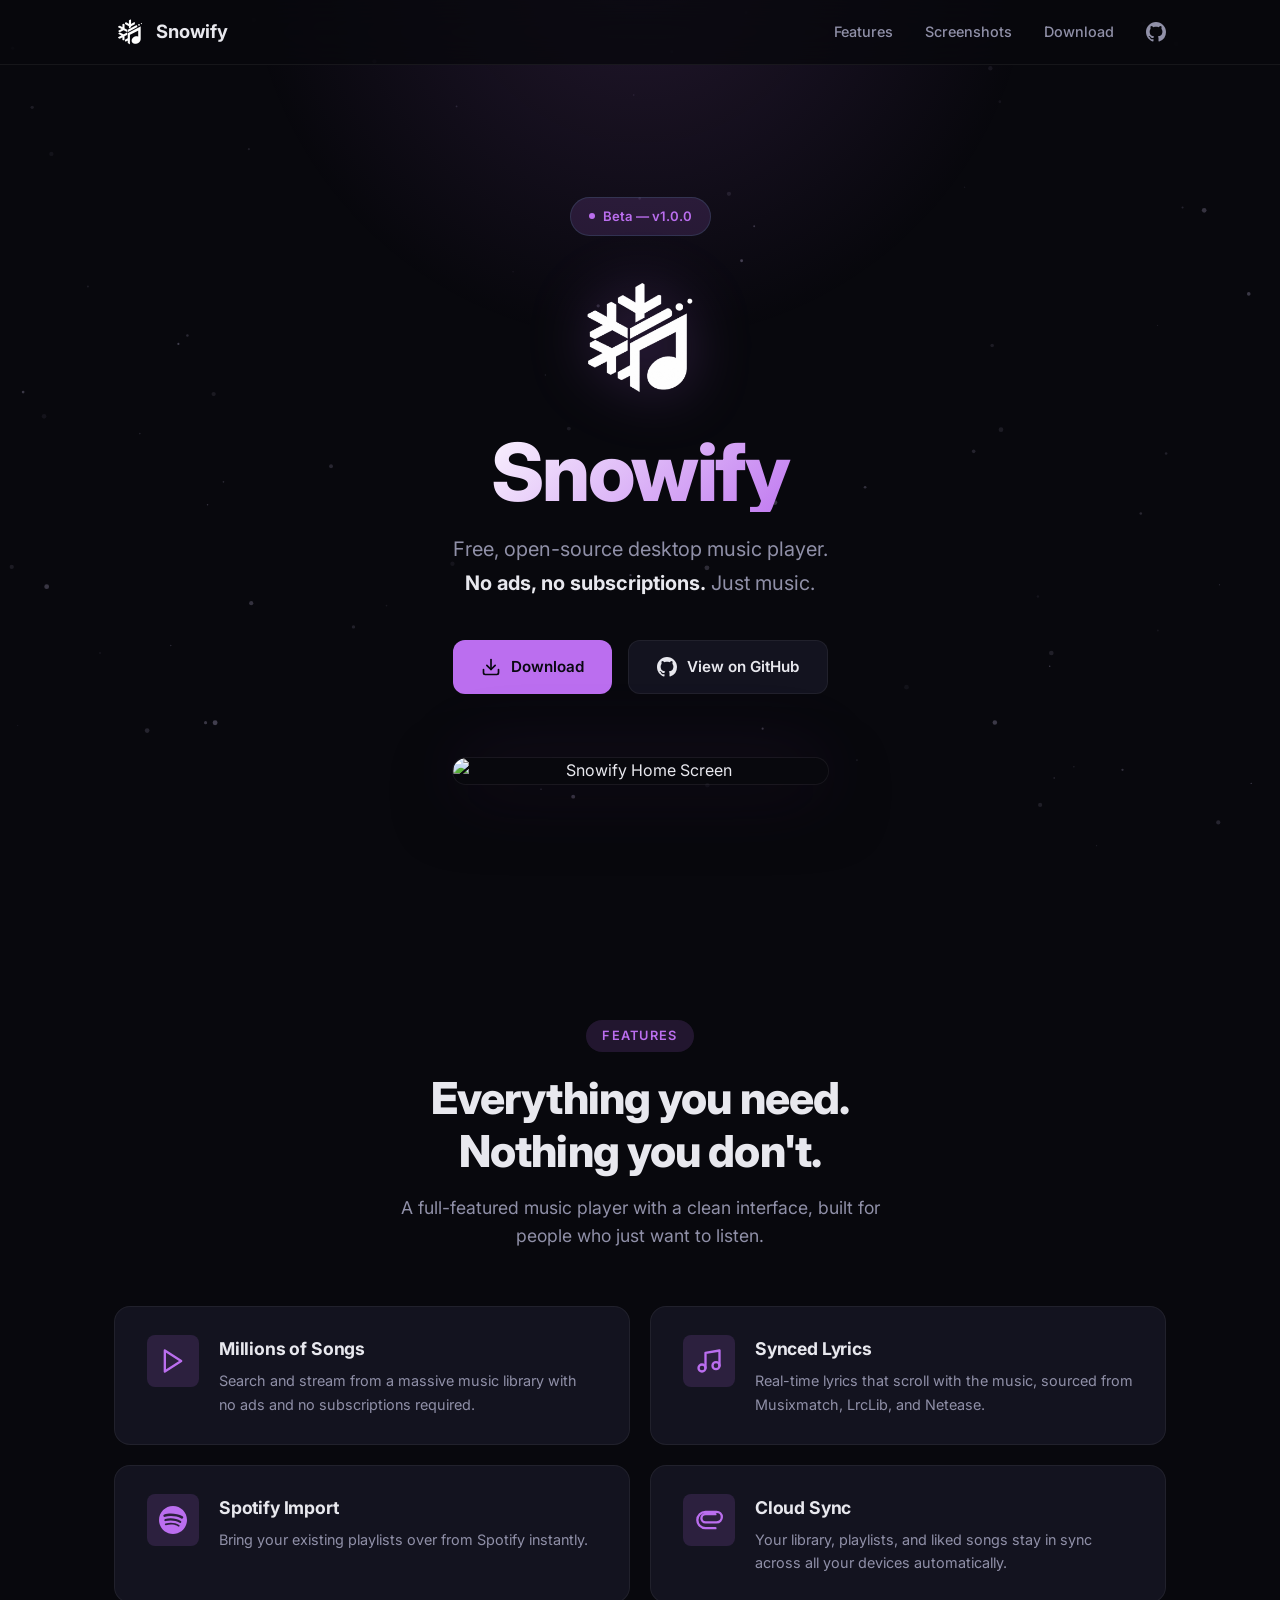
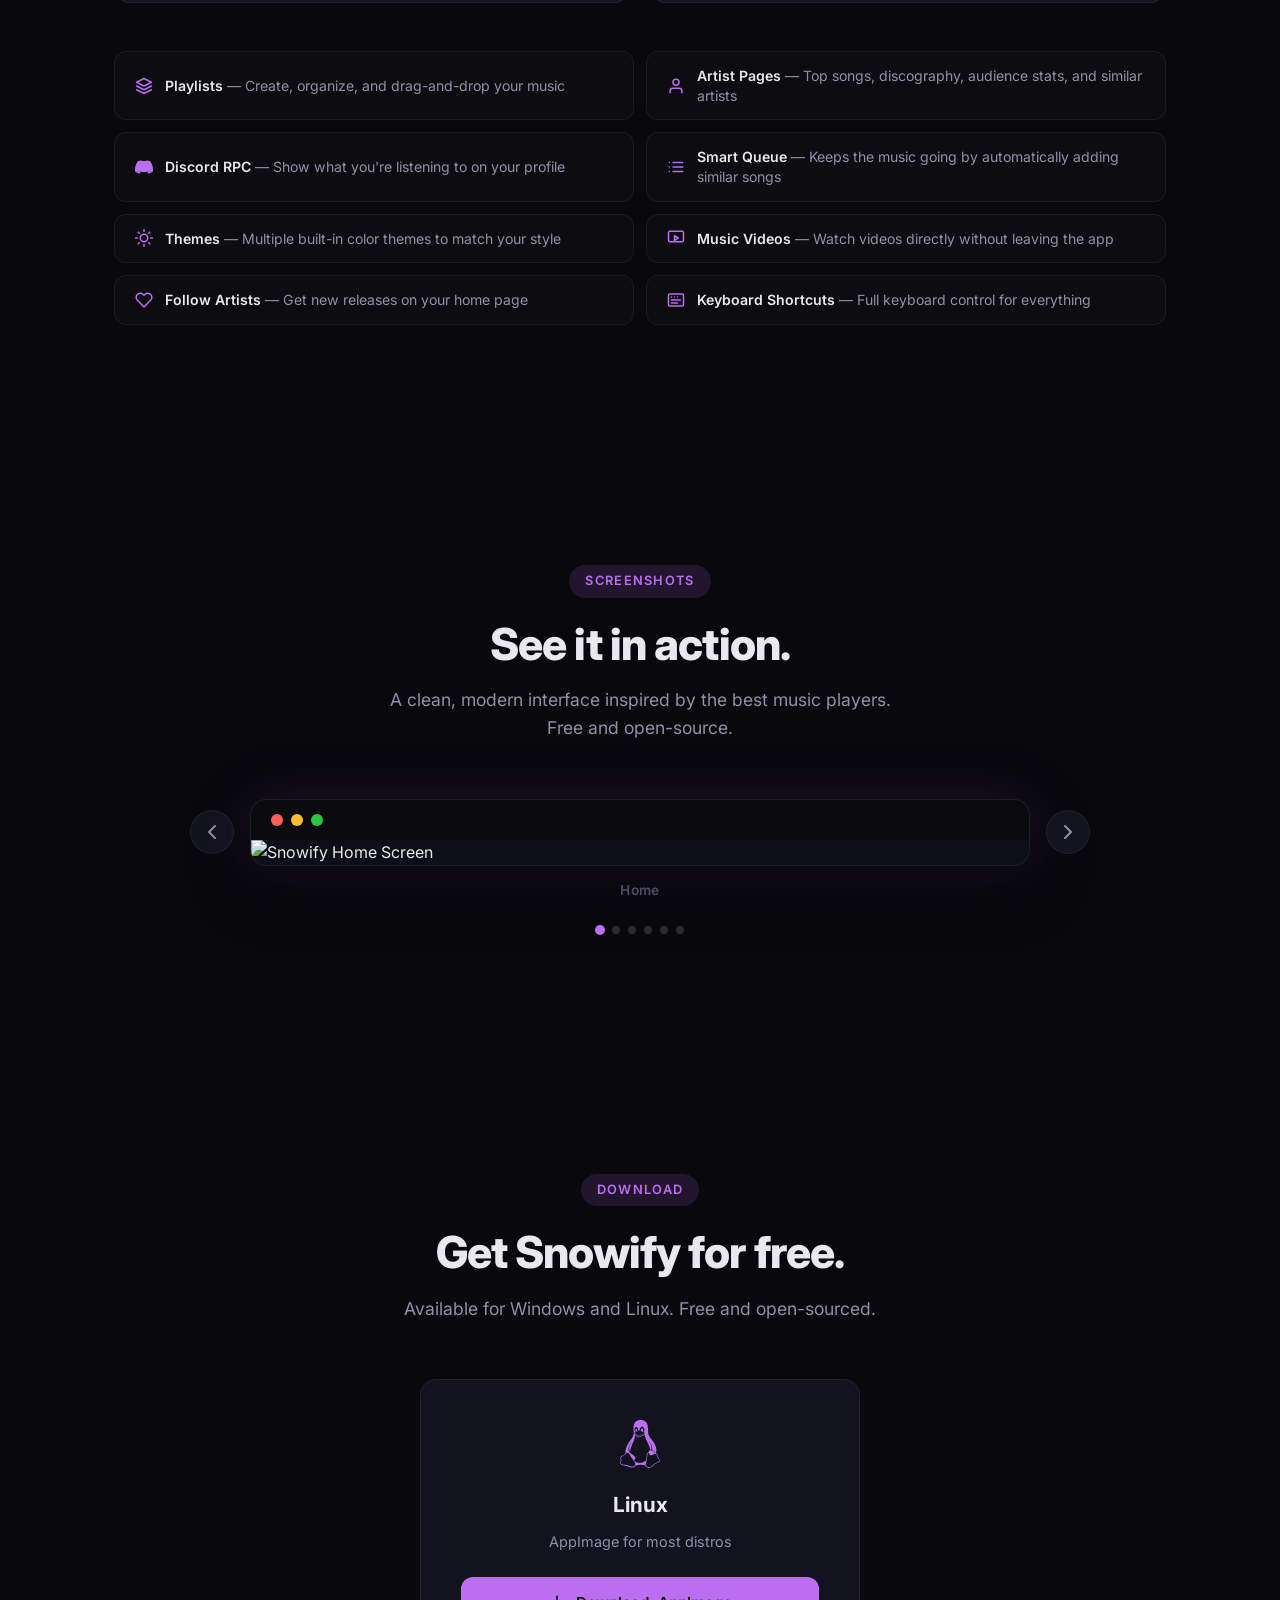
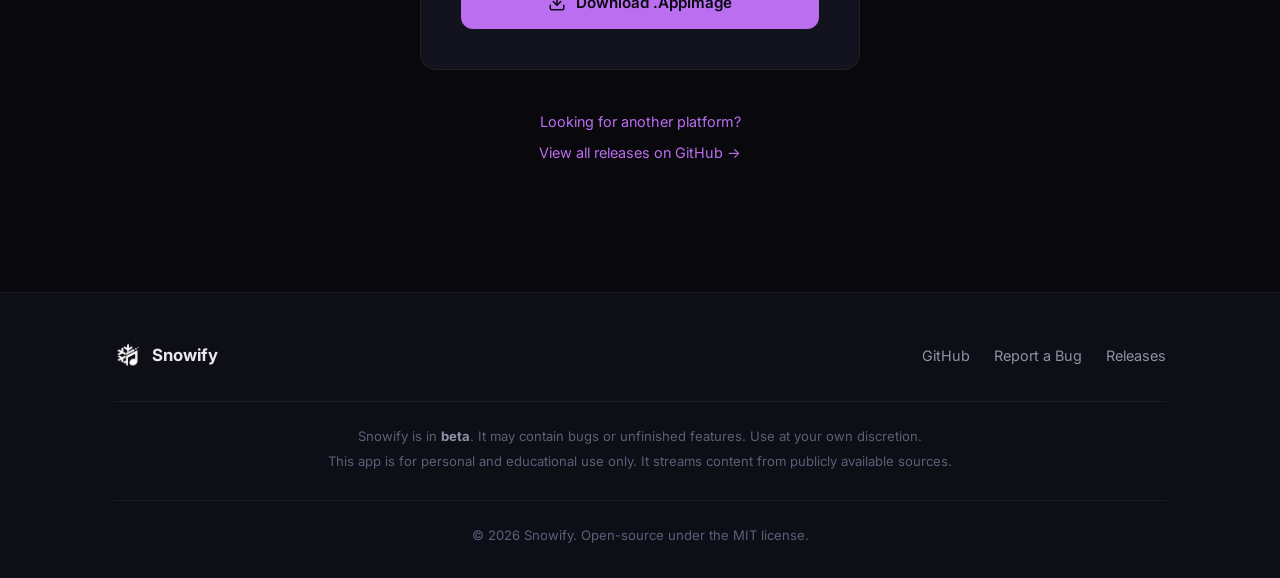
==== commit ce92237c: "swapped 2 features" ====
--- a/index.html
+++ b/index.html
@@ -122,11 +122,11 @@
         </div>
         <div class="highlight-card" data-animate>
           <div class="highlight-icon">
-            <svg width="28" height="28" viewBox="0 0 24 24" fill="none" stroke="currentColor" stroke-width="2" stroke-linecap="round" stroke-linejoin="round"><line x1="8" y1="6" x2="21" y2="6"/><line x1="8" y1="12" x2="21" y2="12"/><line x1="8" y1="18" x2="21" y2="18"/><line x1="3" y1="6" x2="3.01" y2="6"/><line x1="3" y1="12" x2="3.01" y2="12"/><line x1="3" y1="18" x2="3.01" y2="18"/></svg>
-          </div>
-          <div class="highlight-text">
-            <h3>Smart Queue</h3>
-            <p>When your queue runs out, Snowify keeps the music going by automatically adding similar songs.</p>
+            <svg width="28" height="28" viewBox="0 0 24 24" fill="currentColor"><path d="M12 0C5.4 0 0 5.4 0 12s5.4 12 12 12 12-5.4 12-12S18.66 0 12 0zm5.521 17.34c-.24.359-.66.48-1.021.24-2.82-1.74-6.36-2.101-10.561-1.141-.418.122-.779-.179-.899-.539-.12-.421.18-.78.54-.9 4.56-1.021 8.52-.6 11.64 1.32.42.18.479.659.301 1.02zm1.44-3.3c-.301.42-.841.6-1.262.3-3.239-1.98-8.159-2.58-11.939-1.38-.479.12-1.02-.12-1.14-.6-.12-.48.12-1.021.6-1.141C9.6 9.9 15 10.561 18.72 12.84c.361.181.54.78.241 1.2zm.12-3.36C15.24 8.4 8.82 8.16 5.16 9.301c-.6.179-1.2-.181-1.38-.721-.18-.601.18-1.2.72-1.381 4.26-1.26 11.28-1.02 15.721 1.621.539.3.719 1.02.419 1.56-.299.421-1.02.599-1.559.3z"/></svg>
+          </div>
+          <div class="highlight-text">
+            <h3>Spotify Import</h3>
+            <p>Bring your existing playlists over from Spotify instantly.</p>
           </div>
         </div>
         <div class="highlight-card" data-animate>
@@ -154,8 +154,8 @@
           <span><strong>Discord RPC</strong> — Show what you're listening to on your profile</span>
         </div>
         <div class="compact-feature" data-animate>
-          <svg width="18" height="18" viewBox="0 0 24 24" fill="none" stroke="currentColor" stroke-width="2" stroke-linecap="round" stroke-linejoin="round"><path d="M4 15s1-1 4-1 5 2 8 2 4-1 4-1V3s-1 1-4 1-5-2-8-2-4 1-4 1z"/><line x1="4" y1="22" x2="4" y2="15"/></svg>
-          <span><strong>Spotify Import</strong> — Bring your existing playlists over instantly</span>
+          <svg width="18" height="18" viewBox="0 0 24 24" fill="none" stroke="currentColor" stroke-width="2" stroke-linecap="round" stroke-linejoin="round"><line x1="8" y1="6" x2="21" y2="6"/><line x1="8" y1="12" x2="21" y2="12"/><line x1="8" y1="18" x2="21" y2="18"/><line x1="3" y1="6" x2="3.01" y2="6"/><line x1="3" y1="12" x2="3.01" y2="12"/><line x1="3" y1="18" x2="3.01" y2="18"/></svg>
+          <span><strong>Smart Queue</strong> — Keeps the music going by automatically adding similar songs</span>
         </div>
         <div class="compact-feature" data-animate>
           <svg width="18" height="18" viewBox="0 0 24 24" fill="none" stroke="currentColor" stroke-width="2" stroke-linecap="round" stroke-linejoin="round"><circle cx="12" cy="12" r="5"/><path d="M12 1v2M12 21v2M4.22 4.22l1.42 1.42M18.36 18.36l1.42 1.42M1 12h2M21 12h2M4.22 19.78l1.42-1.42M18.36 5.64l1.42-1.42"/></svg>
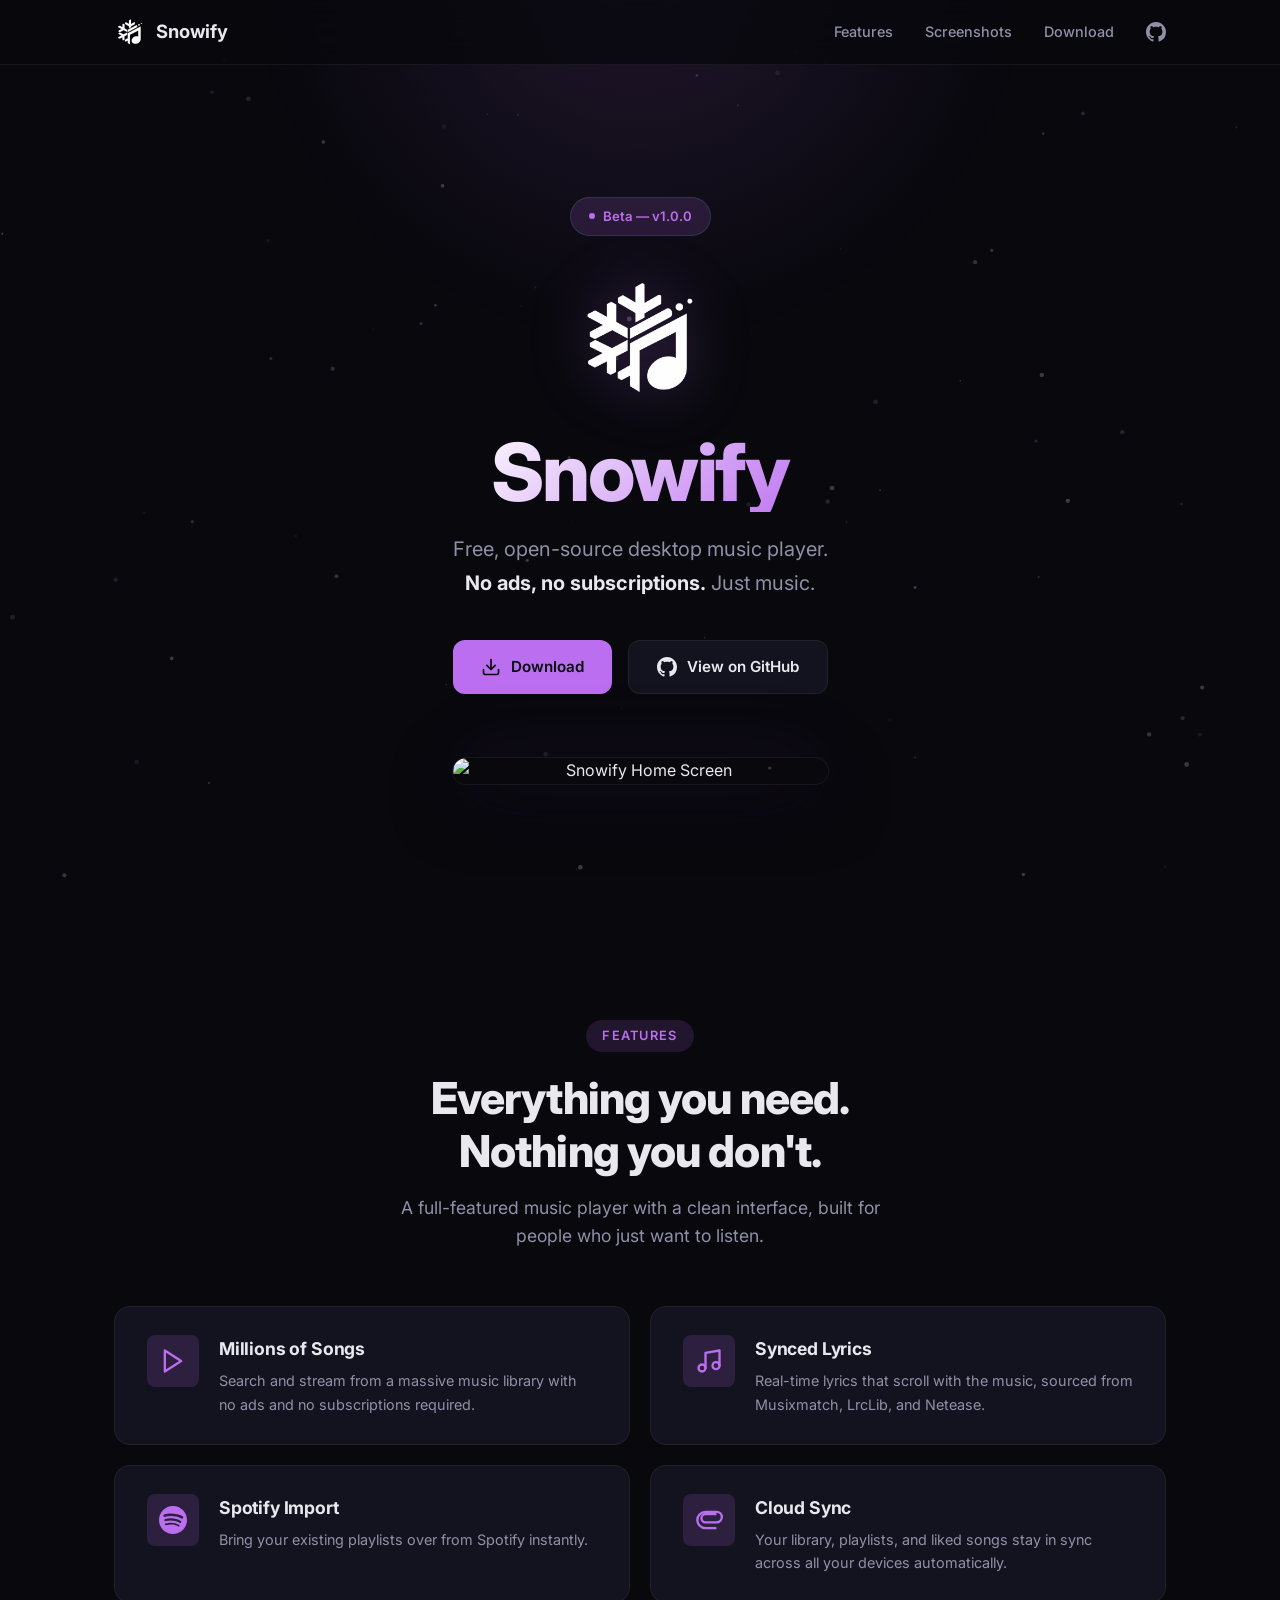
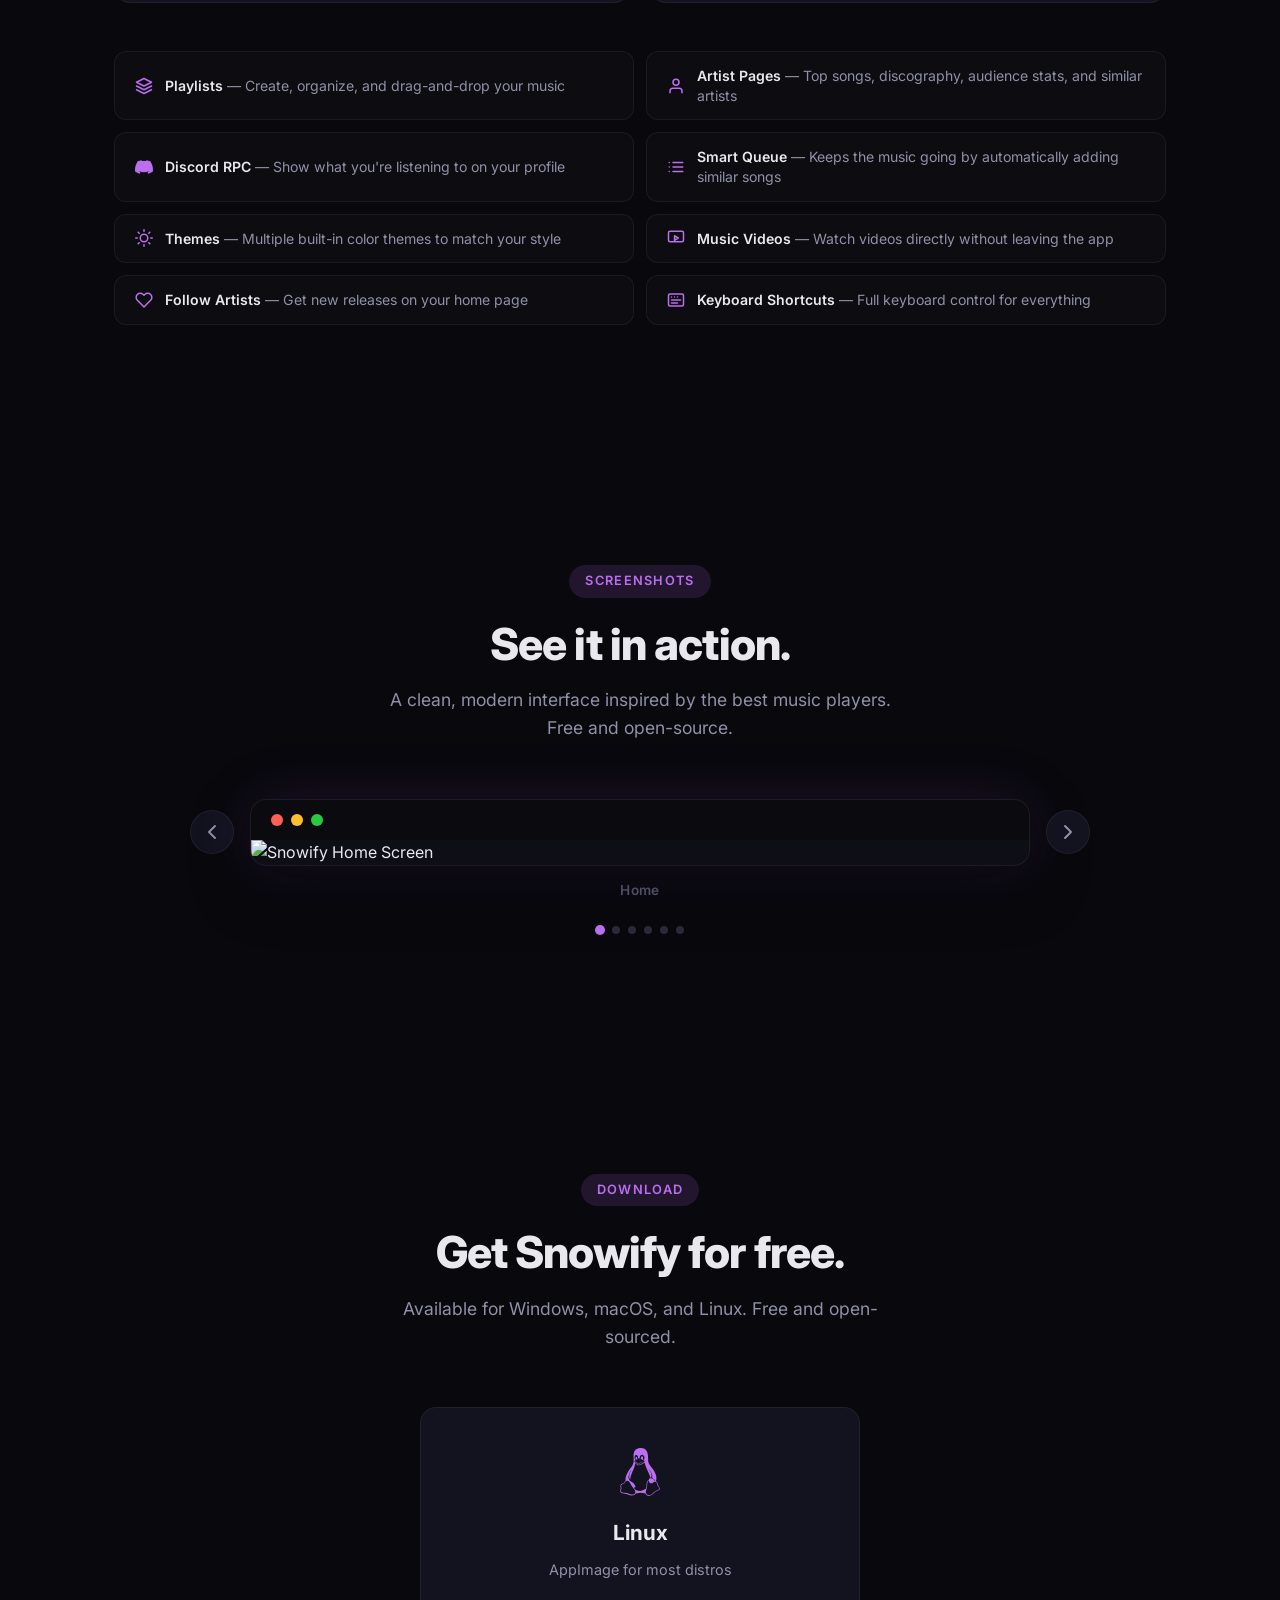
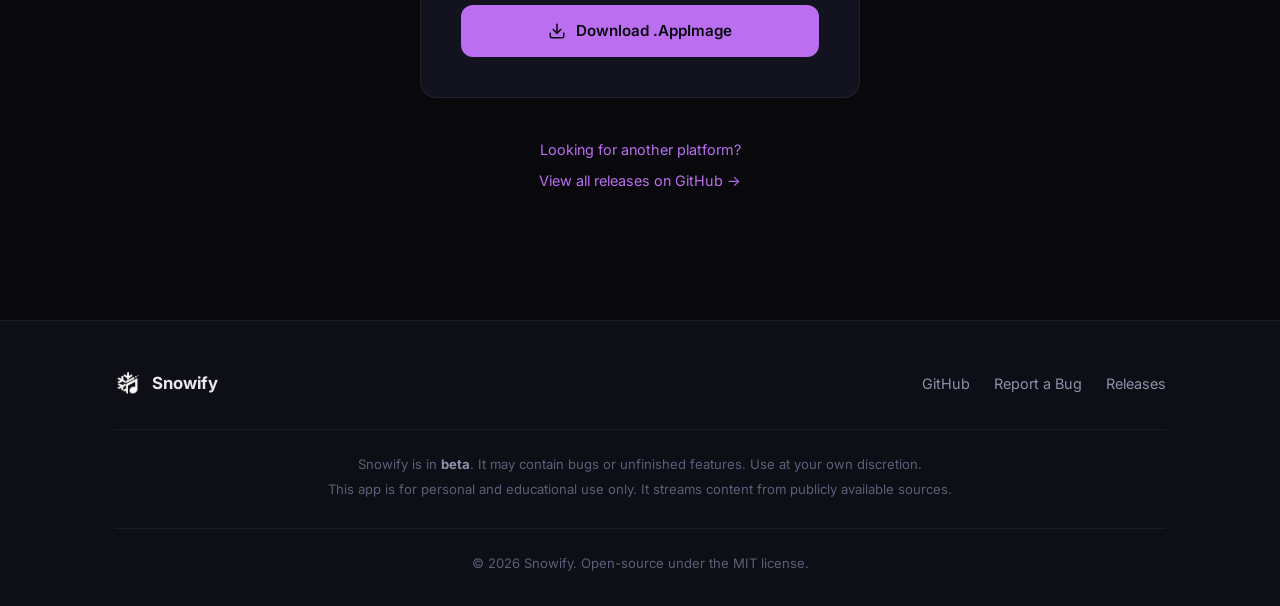
==== commit 7f6009c3: "Update download options to include macOS" ====
--- a/index.html
+++ b/index.html
@@ -208,7 +208,7 @@
       <div class="section-header">
         <span class="section-tag">Download</span>
         <h2>Get Snowify for free.</h2>
-        <p>Available for Windows and Linux. Free and open-sourced.</p>
+        <p>Available for Windows, macOS, and Linux. Free and open-sourced.</p>
       </div>
       <div class="download-cards" id="downloadCards">
         <div class="download-card" data-animate data-platform="windows">
@@ -220,6 +220,17 @@
           <a id="downloadWindows" href="https://github.com/nyakuoff/Snowify/releases" class="btn btn-primary btn-download">
             <svg width="18" height="18" viewBox="0 0 24 24" fill="none" stroke="currentColor" stroke-width="2" stroke-linecap="round" stroke-linejoin="round"><path d="M21 15v4a2 2 0 01-2 2H5a2 2 0 01-2-2v-4"/><polyline points="7 10 12 15 17 10"/><line x1="12" y1="15" x2="12" y2="3"/></svg>
             <span>Download .exe</span>
+          </a>
+        </div>
+        <div class="download-card" data-animate data-platform="macos">
+          <div class="download-icon">
+            <svg width="48" height="48" viewBox="0 0 24 24" fill="currentColor"><path d="M12.152 6.896c-.948 0-2.415-1.078-3.96-1.04-2.04.027-3.91 1.183-4.961 3.014-2.117 3.675-.546 9.103 1.519 12.09 1.013 1.454 2.208 3.09 3.792 3.039 1.52-.065 2.09-.987 3.935-.987 1.831 0 2.35.987 3.96.948 1.637-.026 2.676-1.48 3.676-2.948 1.156-1.688 1.636-3.325 1.662-3.415-.039-.013-3.182-1.221-3.22-4.857-.026-3.04 2.48-4.494 2.597-4.559-1.429-2.09-3.623-2.324-4.39-2.376-2-.156-3.675 1.09-4.61 1.09zM15.53 3.83c.843-1.012 1.4-2.427 1.245-3.83-1.207.052-2.662.805-3.532 1.818-.78.896-1.454 2.338-1.273 3.714 1.338.104 2.715-.688 3.559-1.701"/></svg>
+          </div>
+          <h3>macOS</h3>
+          <p>macOS 10.15+</p>
+          <a id="downloadMac" href="https://github.com/nyakuoff/Snowify/releases" class="btn btn-primary btn-download">
+            <svg width="18" height="18" viewBox="0 0 24 24" fill="none" stroke="currentColor" stroke-width="2" stroke-linecap="round" stroke-linejoin="round"><path d="M21 15v4a2 2 0 01-2 2H5a2 2 0 01-2-2v-4"/><polyline points="7 10 12 15 17 10"/><line x1="12" y1="15" x2="12" y2="3"/></svg>
+            <span>Download .dmg</span>
           </a>
         </div>
         <div class="download-card" data-animate data-platform="linux">
--- a/css/style.css
+++ b/css/style.css
@@ -714,10 +714,10 @@
 
 .download-cards {
   display: grid;
-  grid-template-columns: repeat(2, 1fr);
+  grid-template-columns: repeat(3, 1fr);
   gap: 24px;
   margin-bottom: 40px;
-  max-width: 800px;
+  max-width: 1000px;
   margin-left: auto;
   margin-right: auto;
 }
@@ -786,8 +786,8 @@
 }
 
 .download-cards.show-all {
-  grid-template-columns: repeat(2, 1fr);
-  max-width: 800px;
+  grid-template-columns: repeat(3, 1fr);
+  max-width: 1000px;
 }
 
 .download-cards.show-all .download-card {
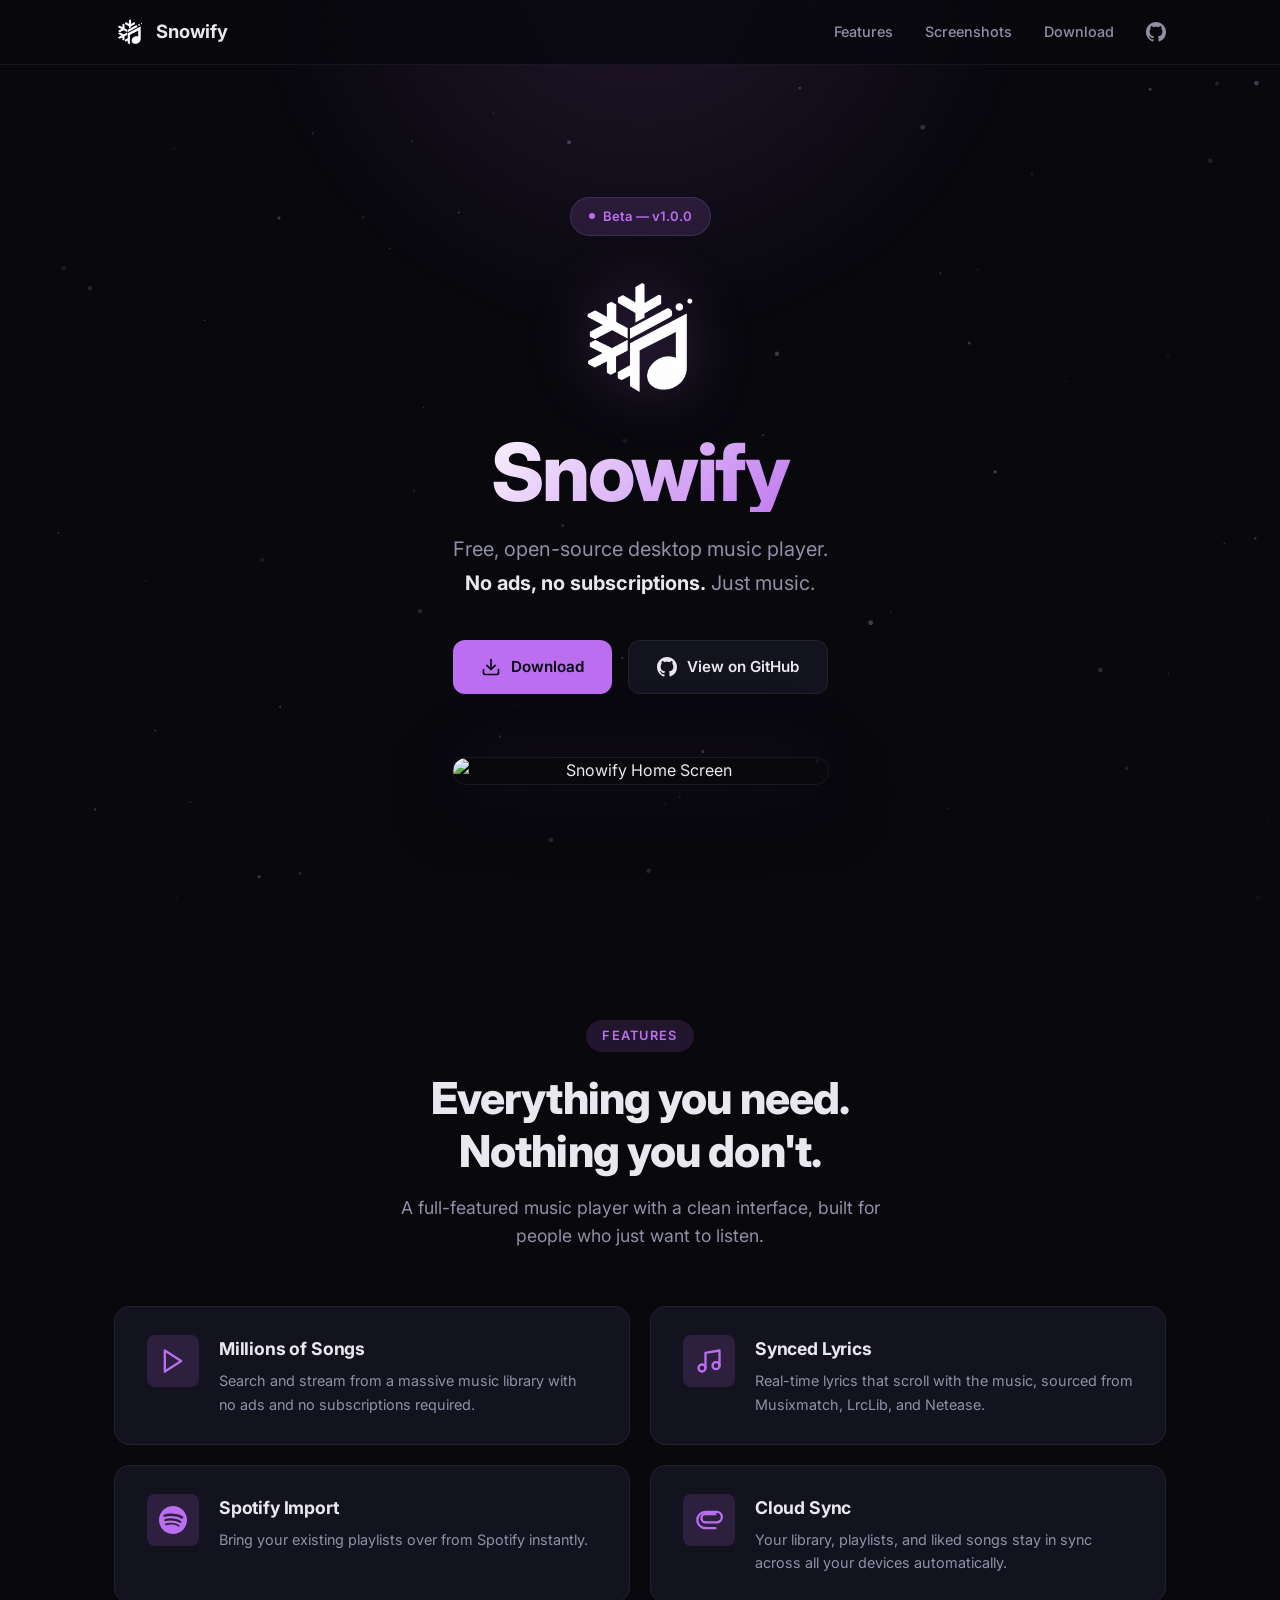
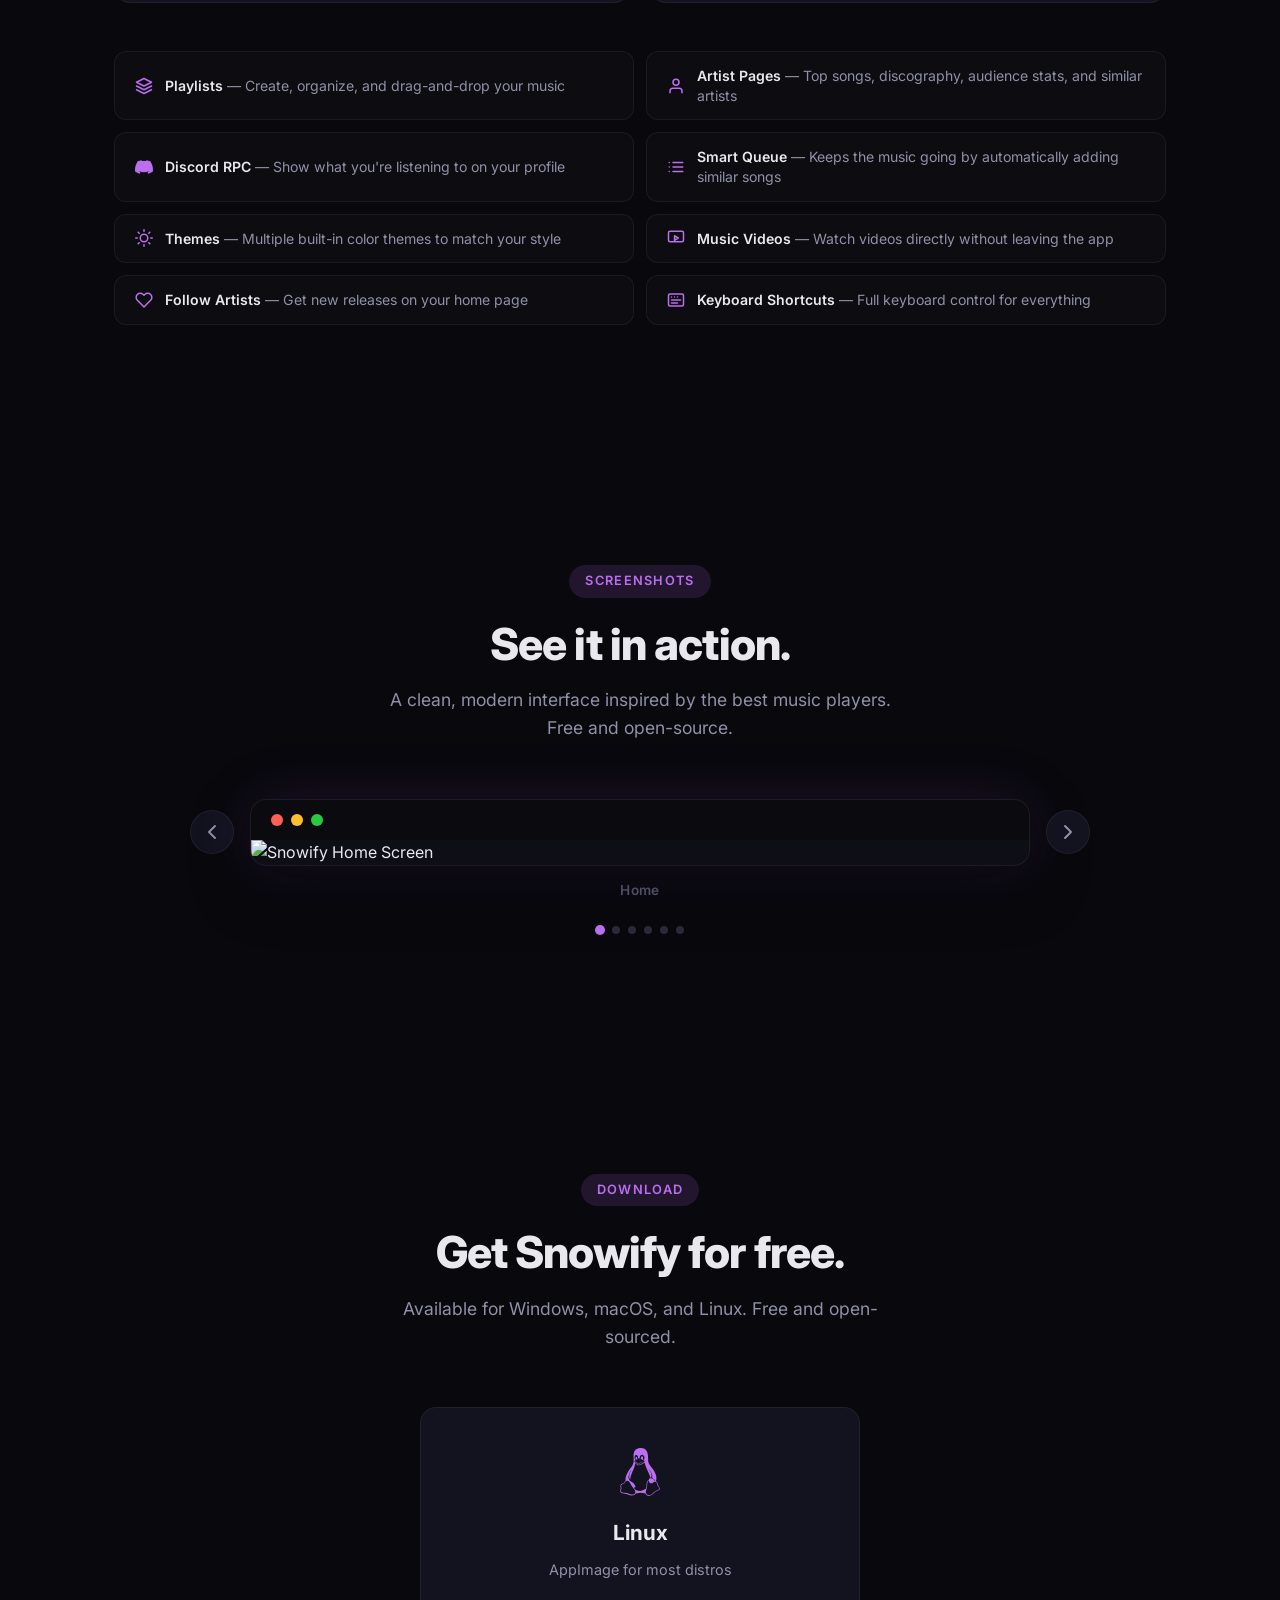
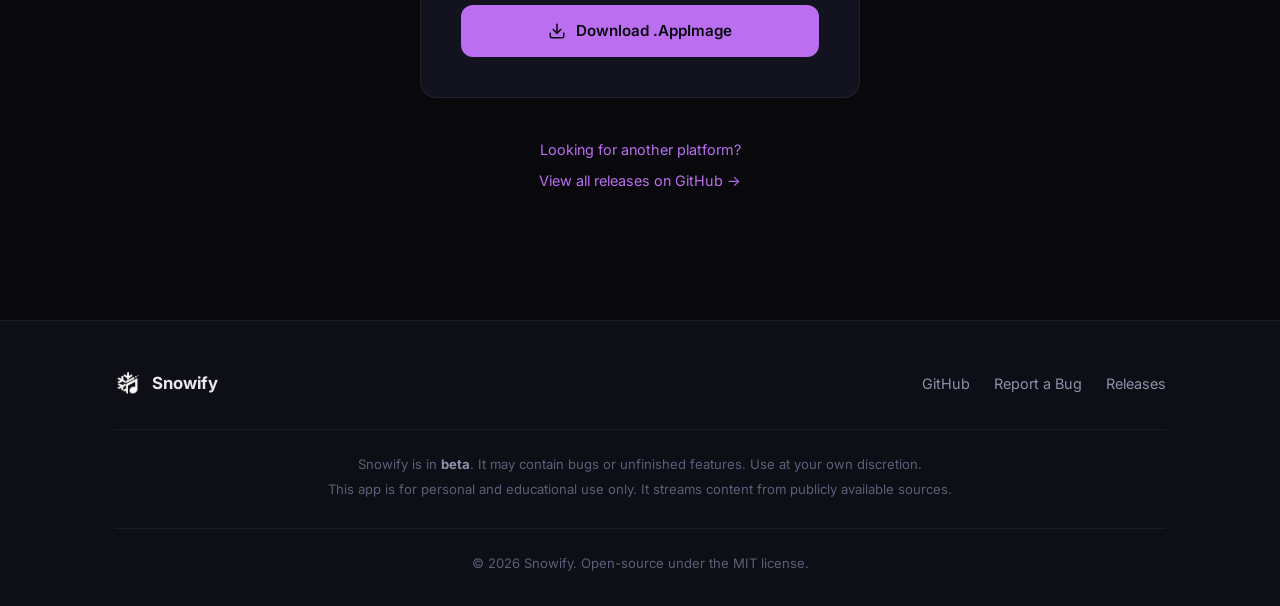
==== commit 1f71f6c0: "Add "Coming Soon" cards for iOS and Android" ====
--- a/index.html
+++ b/index.html
@@ -244,6 +244,30 @@
             <span>Download .AppImage</span>
           </a>
         </div>
+        <div class="download-card download-card-soon" data-animate data-platform="ios">
+          <span class="coming-soon-badge">Coming Soon</span>
+          <div class="download-icon">
+            <svg width="48" height="48" viewBox="0 0 24 24" fill="currentColor"><path d="M12.152 6.896c-.948 0-2.415-1.078-3.96-1.04-2.04.027-3.91 1.183-4.961 3.014-2.117 3.675-.546 9.103 1.519 12.09 1.013 1.454 2.208 3.09 3.792 3.039 1.52-.065 2.09-.987 3.935-.987 1.831 0 2.35.987 3.96.948 1.637-.026 2.676-1.48 3.676-2.948 1.156-1.688 1.636-3.325 1.662-3.415-.039-.013-3.182-1.221-3.22-4.857-.026-3.04 2.48-4.494 2.597-4.559-1.429-2.09-3.623-2.324-4.39-2.376-2-.156-3.675 1.09-4.61 1.09zM15.53 3.83c.843-1.012 1.4-2.427 1.245-3.83-1.207.052-2.662.805-3.532 1.818-.78.896-1.454 2.338-1.273 3.714 1.338.104 2.715-.688 3.559-1.701"/></svg>
+          </div>
+          <h3>iOS</h3>
+          <p>iPhone &amp; iPad</p>
+          <span class="btn btn-disabled btn-download">
+            <svg width="18" height="18" viewBox="0 0 24 24" fill="none" stroke="currentColor" stroke-width="2" stroke-linecap="round" stroke-linejoin="round"><circle cx="12" cy="12" r="10"/><polyline points="12 6 12 12 16 14"/></svg>
+            <span>Stay Tuned</span>
+          </span>
+        </div>
+        <div class="download-card download-card-soon" data-animate data-platform="android">
+          <span class="coming-soon-badge">Coming Soon</span>
+          <div class="download-icon">
+            <svg width="48" height="48" viewBox="0 0 24 24" fill="currentColor"><path d="M17.523 15.341a.996.996 0 01-.998-.999.996.996 0 01.998-.998.996.996 0 01.998.998.996.996 0 01-.998.999m-11.046 0a.996.996 0 01-.999-.999.996.996 0 01.999-.998.996.996 0 01.998.998.996.996 0 01-.998.999m11.405-6.02l1.997-3.46a.416.416 0 00-.152-.567.416.416 0 00-.568.152L17.12 8.95c-1.46-.669-3.099-1.04-4.87-1.04h-.5c-1.771 0-3.41.371-4.87 1.04L4.84 5.446a.416.416 0 00-.567-.152.416.416 0 00-.153.567l1.997 3.46C2.688 11.186.343 14.658 0 18.761h24c-.344-4.103-2.689-7.575-6.118-9.44"/></svg>
+          </div>
+          <h3>Android</h3>
+          <p>Android 8.0+</p>
+          <span class="btn btn-disabled btn-download">
+            <svg width="18" height="18" viewBox="0 0 24 24" fill="none" stroke="currentColor" stroke-width="2" stroke-linecap="round" stroke-linejoin="round"><circle cx="12" cy="12" r="10"/><polyline points="12 6 12 12 16 14"/></svg>
+            <span>Stay Tuned</span>
+          </span>
+        </div>
       </div>
       <div class="download-note">
         <p>
--- a/css/style.css
+++ b/css/style.css
@@ -717,7 +717,7 @@
   grid-template-columns: repeat(3, 1fr);
   gap: 24px;
   margin-bottom: 40px;
-  max-width: 1000px;
+  max-width: 1100px;
   margin-left: auto;
   margin-right: auto;
 }
@@ -772,6 +772,45 @@
   justify-content: center;
 }
 
+/* Coming Soon cards */
+.download-card-soon {
+  position: relative;
+  opacity: 0;
+  transform: translateY(20px);
+}
+
+.download-card-soon .download-icon {
+  opacity: 0.4;
+}
+
+.download-card-soon h3,
+.download-card-soon p {
+  opacity: 0.5;
+}
+
+.coming-soon-badge {
+  position: absolute;
+  top: 16px;
+  right: 16px;
+  background: rgba(187, 110, 239, 0.15);
+  color: var(--accent);
+  font-size: 0.7rem;
+  font-weight: 600;
+  text-transform: uppercase;
+  letter-spacing: 0.05em;
+  padding: 4px 10px;
+  border-radius: 20px;
+  border: 1px solid rgba(187, 110, 239, 0.3);
+}
+
+.btn-disabled {
+  background: var(--bg-tertiary, rgba(255,255,255,0.05));
+  color: var(--text-secondary);
+  cursor: default;
+  pointer-events: none;
+  border: 1px solid var(--border);
+}
+
 .download-cards.detected {
   grid-template-columns: 1fr;
   max-width: 440px;
@@ -787,7 +826,7 @@
 
 .download-cards.show-all {
   grid-template-columns: repeat(3, 1fr);
-  max-width: 1000px;
+  max-width: 1100px;
 }
 
 .download-cards.show-all .download-card {
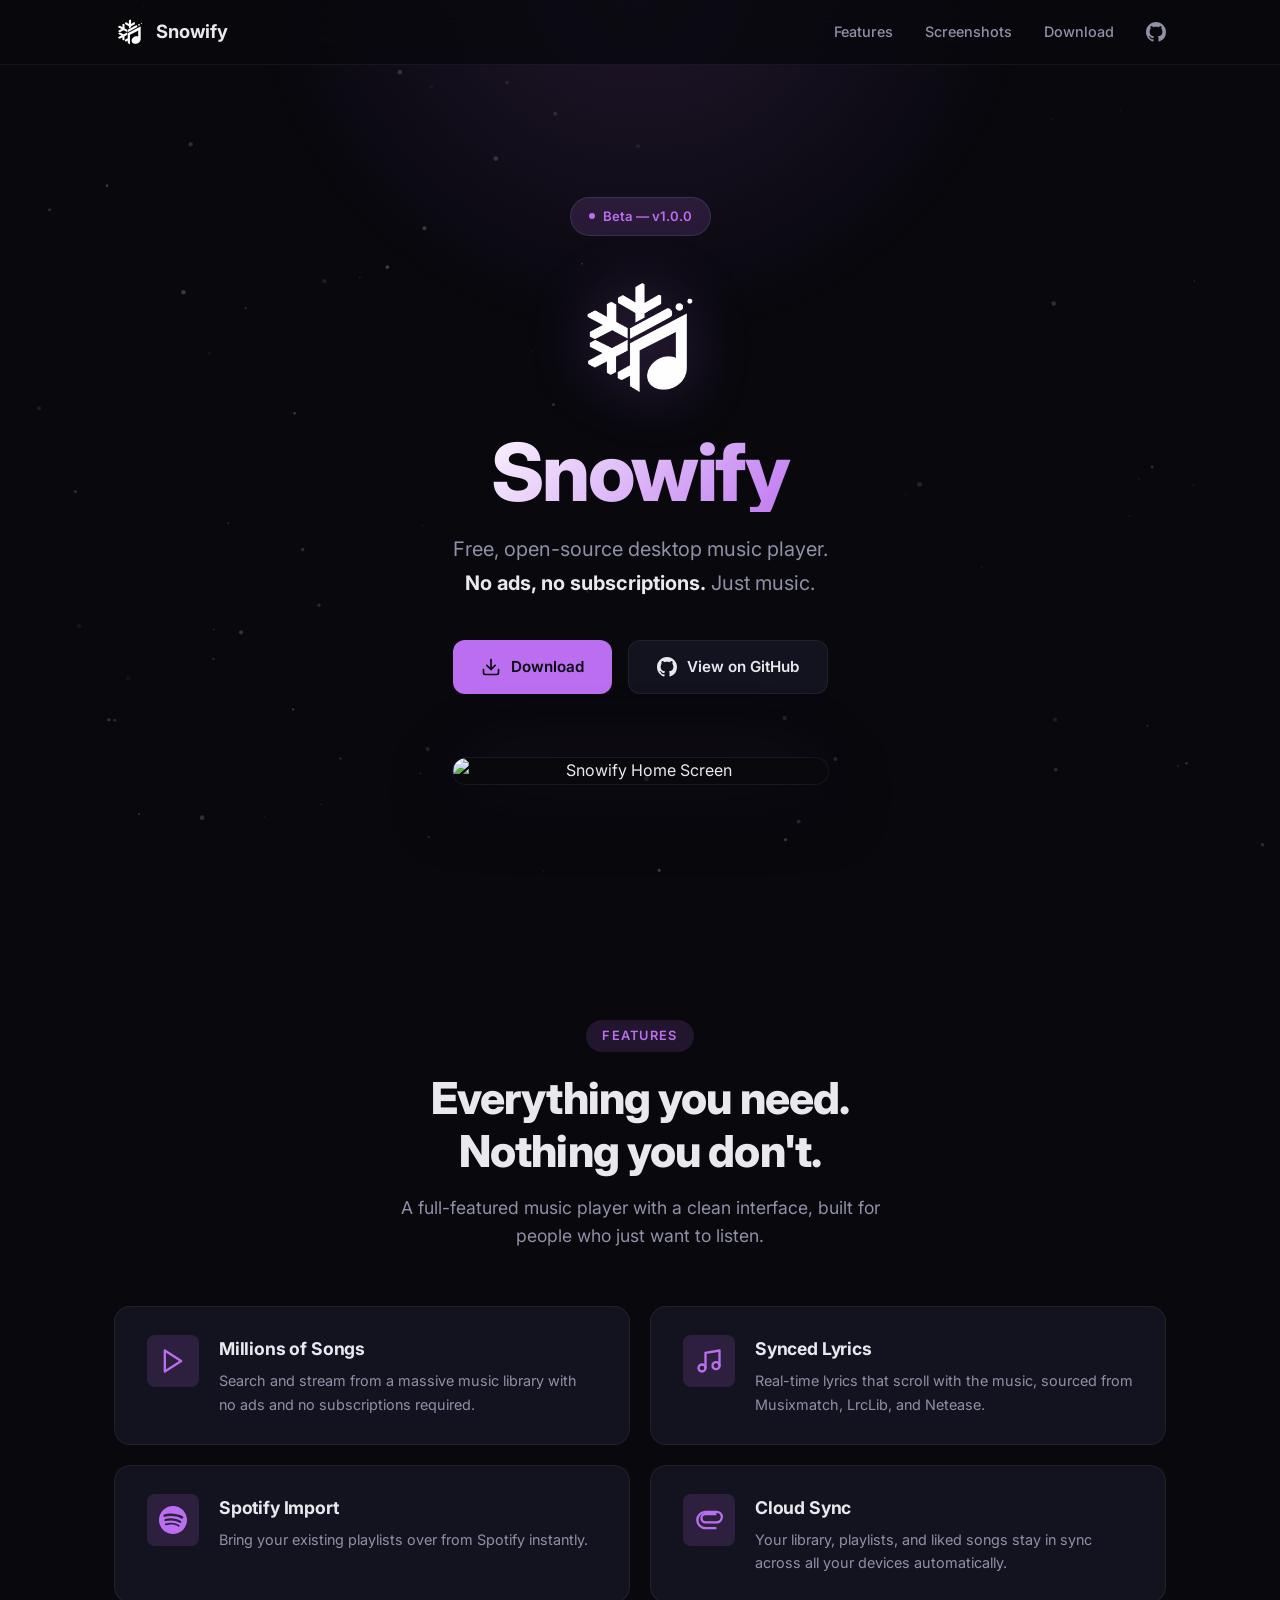
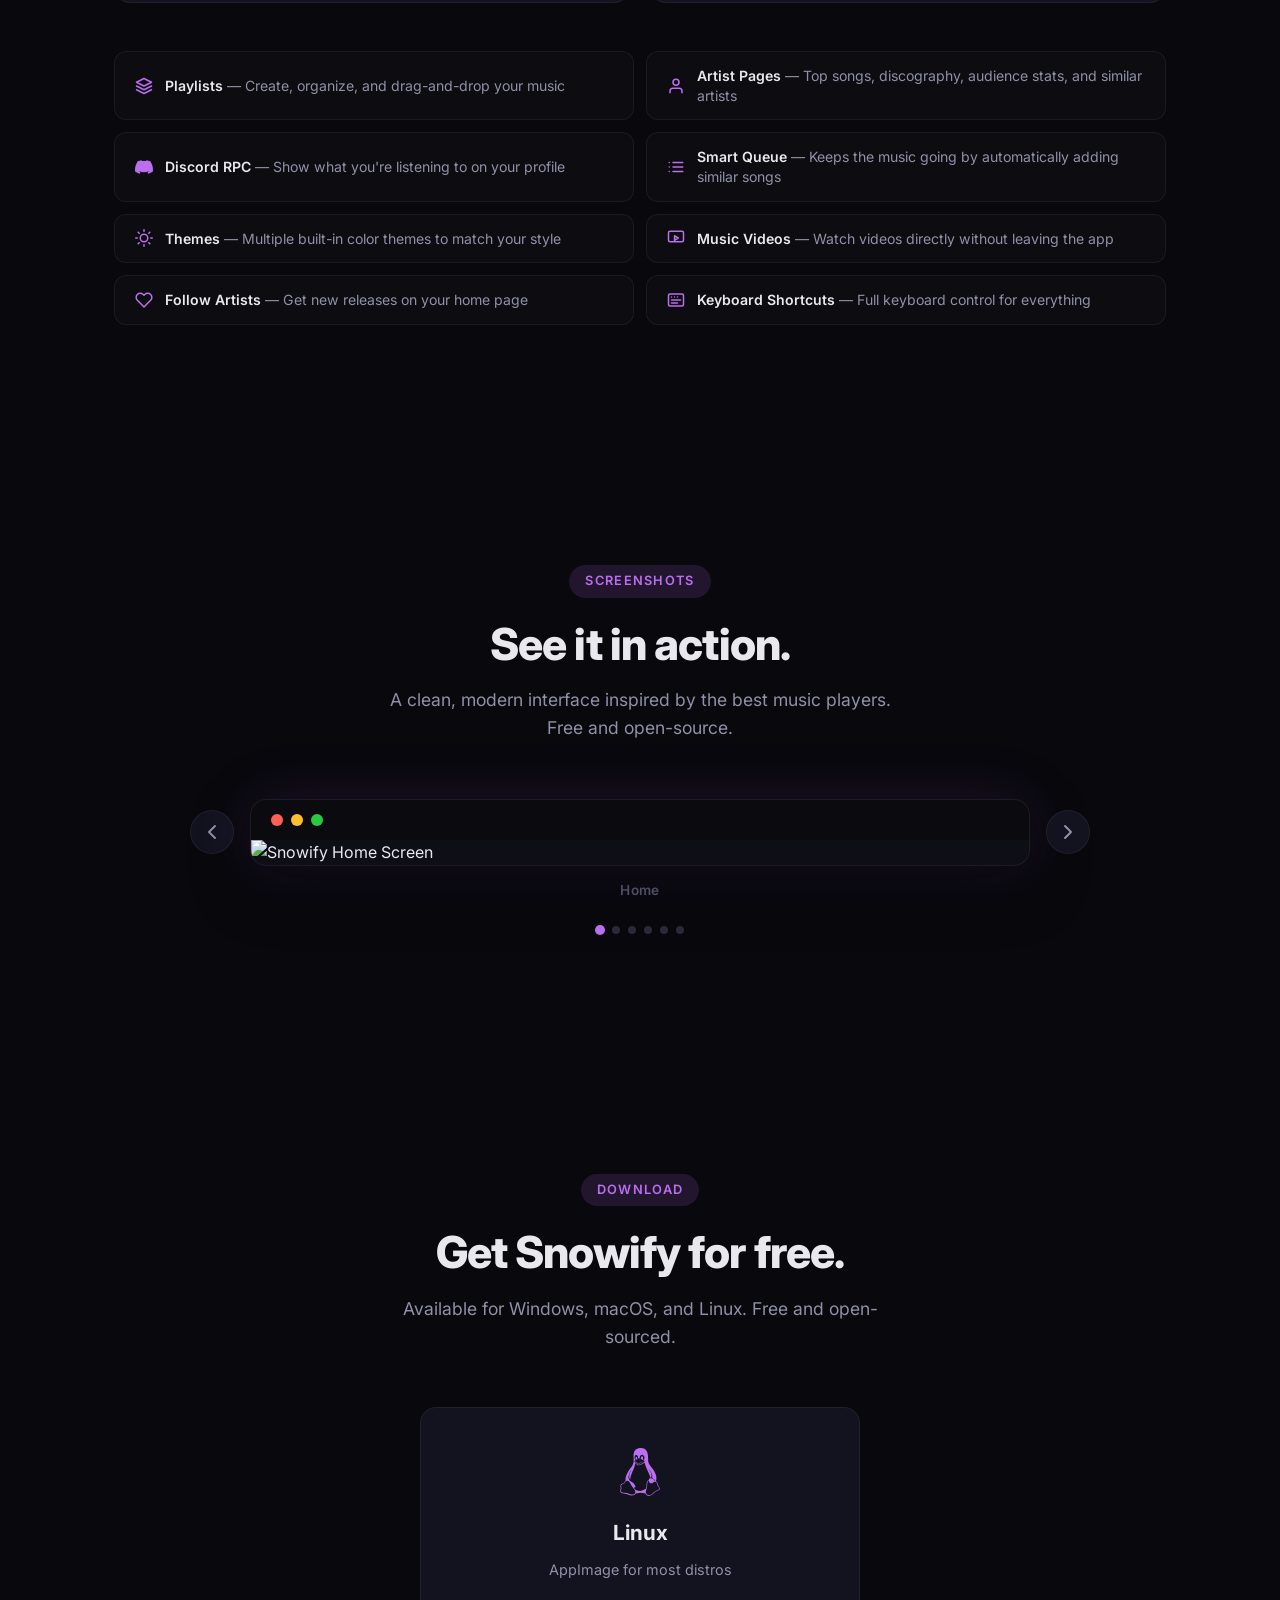
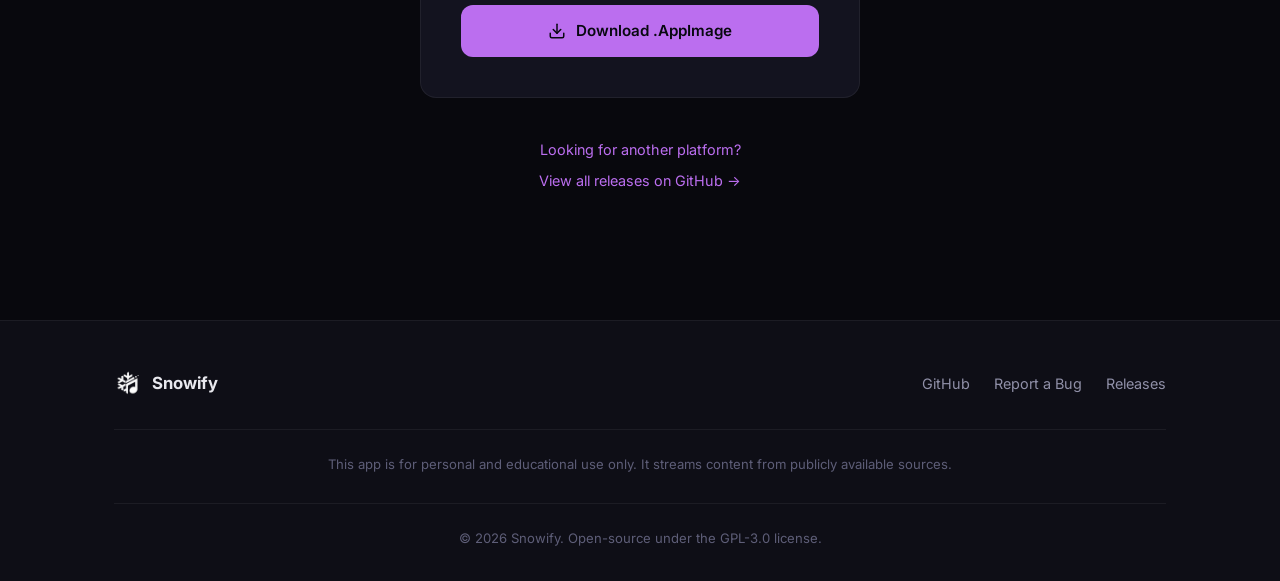
==== commit 3f86d6ce: "update Android download card" ====
--- a/index.html
+++ b/index.html
@@ -244,6 +244,18 @@
             <span>Download .AppImage</span>
           </a>
         </div>
+        <div class="download-card" data-animate data-platform="android">
+          <span class="platform-badge" id="androidBadge"></span>
+          <div class="download-icon">
+            <svg width="48" height="48" viewBox="0 0 24 24" fill="currentColor"><path d="M17.523 15.341a.996.996 0 01-.998-.999.996.996 0 01.998-.998.996.996 0 01.998.998.996.996 0 01-.998.999m-11.046 0a.996.996 0 01-.999-.999.996.996 0 01.999-.998.996.996 0 01.998.998.996.996 0 01-.998.999m11.405-6.02l1.997-3.46a.416.416 0 00-.152-.567.416.416 0 00-.568.152L17.12 8.95c-1.46-.669-3.099-1.04-4.87-1.04h-.5c-1.771 0-3.41.371-4.87 1.04L4.84 5.446a.416.416 0 00-.567-.152.416.416 0 00-.153.567l1.997 3.46C2.688 11.186.343 14.658 0 18.761h24c-.344-4.103-2.689-7.575-6.118-9.44"/></svg>
+          </div>
+          <h3>Android</h3>
+          <p>Android 8.0+</p>
+          <a id="downloadAndroid" href="https://github.com/nyakuoff/Snowify-Android/releases" class="btn btn-primary btn-download">
+            <svg width="18" height="18" viewBox="0 0 24 24" fill="none" stroke="currentColor" stroke-width="2" stroke-linecap="round" stroke-linejoin="round"><path d="M21 15v4a2 2 0 01-2 2H5a2 2 0 01-2-2v-4"/><polyline points="7 10 12 15 17 10"/><line x1="12" y1="15" x2="12" y2="3"/></svg>
+            <span>Download .apk</span>
+          </a>
+        </div>
         <div class="download-card download-card-soon" data-animate data-platform="ios">
           <span class="coming-soon-badge">Coming Soon</span>
           <div class="download-icon">
@@ -251,18 +263,6 @@
           </div>
           <h3>iOS</h3>
           <p>iPhone &amp; iPad</p>
-          <span class="btn btn-disabled btn-download">
-            <svg width="18" height="18" viewBox="0 0 24 24" fill="none" stroke="currentColor" stroke-width="2" stroke-linecap="round" stroke-linejoin="round"><circle cx="12" cy="12" r="10"/><polyline points="12 6 12 12 16 14"/></svg>
-            <span>Stay Tuned</span>
-          </span>
-        </div>
-        <div class="download-card download-card-soon" data-animate data-platform="android">
-          <span class="coming-soon-badge">Coming Soon</span>
-          <div class="download-icon">
-            <svg width="48" height="48" viewBox="0 0 24 24" fill="currentColor"><path d="M17.523 15.341a.996.996 0 01-.998-.999.996.996 0 01.998-.998.996.996 0 01.998.998.996.996 0 01-.998.999m-11.046 0a.996.996 0 01-.999-.999.996.996 0 01.999-.998.996.996 0 01.998.998.996.996 0 01-.998.999m11.405-6.02l1.997-3.46a.416.416 0 00-.152-.567.416.416 0 00-.568.152L17.12 8.95c-1.46-.669-3.099-1.04-4.87-1.04h-.5c-1.771 0-3.41.371-4.87 1.04L4.84 5.446a.416.416 0 00-.567-.152.416.416 0 00-.153.567l1.997 3.46C2.688 11.186.343 14.658 0 18.761h24c-.344-4.103-2.689-7.575-6.118-9.44"/></svg>
-          </div>
-          <h3>Android</h3>
-          <p>Android 8.0+</p>
           <span class="btn btn-disabled btn-download">
             <svg width="18" height="18" viewBox="0 0 24 24" fill="none" stroke="currentColor" stroke-width="2" stroke-linecap="round" stroke-linejoin="round"><circle cx="12" cy="12" r="10"/><polyline points="12 6 12 12 16 14"/></svg>
             <span>Stay Tuned</span>
@@ -295,11 +295,10 @@
         </div>
       </div>
       <div class="footer-disclaimer">
-        <p>Snowify is in <strong>beta</strong>. It may contain bugs or unfinished features. Use at your own discretion.</p>
         <p>This app is for personal and educational use only. It streams content from publicly available sources.</p>
       </div>
       <div class="footer-copy">
-        <p>&copy; 2026 Snowify. Open-source under the MIT license.</p>
+        <p>&copy; 2026 Snowify. Open-source under the GPL-3.0 license.</p>
       </div>
     </div>
   </footer>
--- a/css/style.css
+++ b/css/style.css
@@ -723,6 +723,7 @@
 }
 
 .download-card {
+  position: relative;
   background: var(--bg-card);
   border: 1px solid var(--border);
   border-radius: var(--radius-lg);
@@ -788,19 +789,39 @@
   opacity: 0.5;
 }
 
+.platform-badge,
 .coming-soon-badge {
   position: absolute;
   top: 16px;
   right: 16px;
-  background: rgba(187, 110, 239, 0.15);
-  color: var(--accent);
   font-size: 0.7rem;
   font-weight: 600;
   text-transform: uppercase;
   letter-spacing: 0.05em;
   padding: 4px 10px;
   border-radius: 20px;
+}
+
+.coming-soon-badge {
+  background: rgba(187, 110, 239, 0.15);
+  color: var(--accent);
   border: 1px solid rgba(187, 110, 239, 0.3);
+}
+
+.beta-badge {
+  background: rgba(234, 179, 8, 0.15);
+  color: #eab308;
+  border: 1px solid rgba(234, 179, 8, 0.3);
+}
+
+.stable-badge {
+  background: rgba(34, 197, 94, 0.15);
+  color: #22c55e;
+  border: 1px solid rgba(34, 197, 94, 0.3);
+}
+
+.platform-badge:empty {
+  display: none;
 }
 
 .btn-disabled {
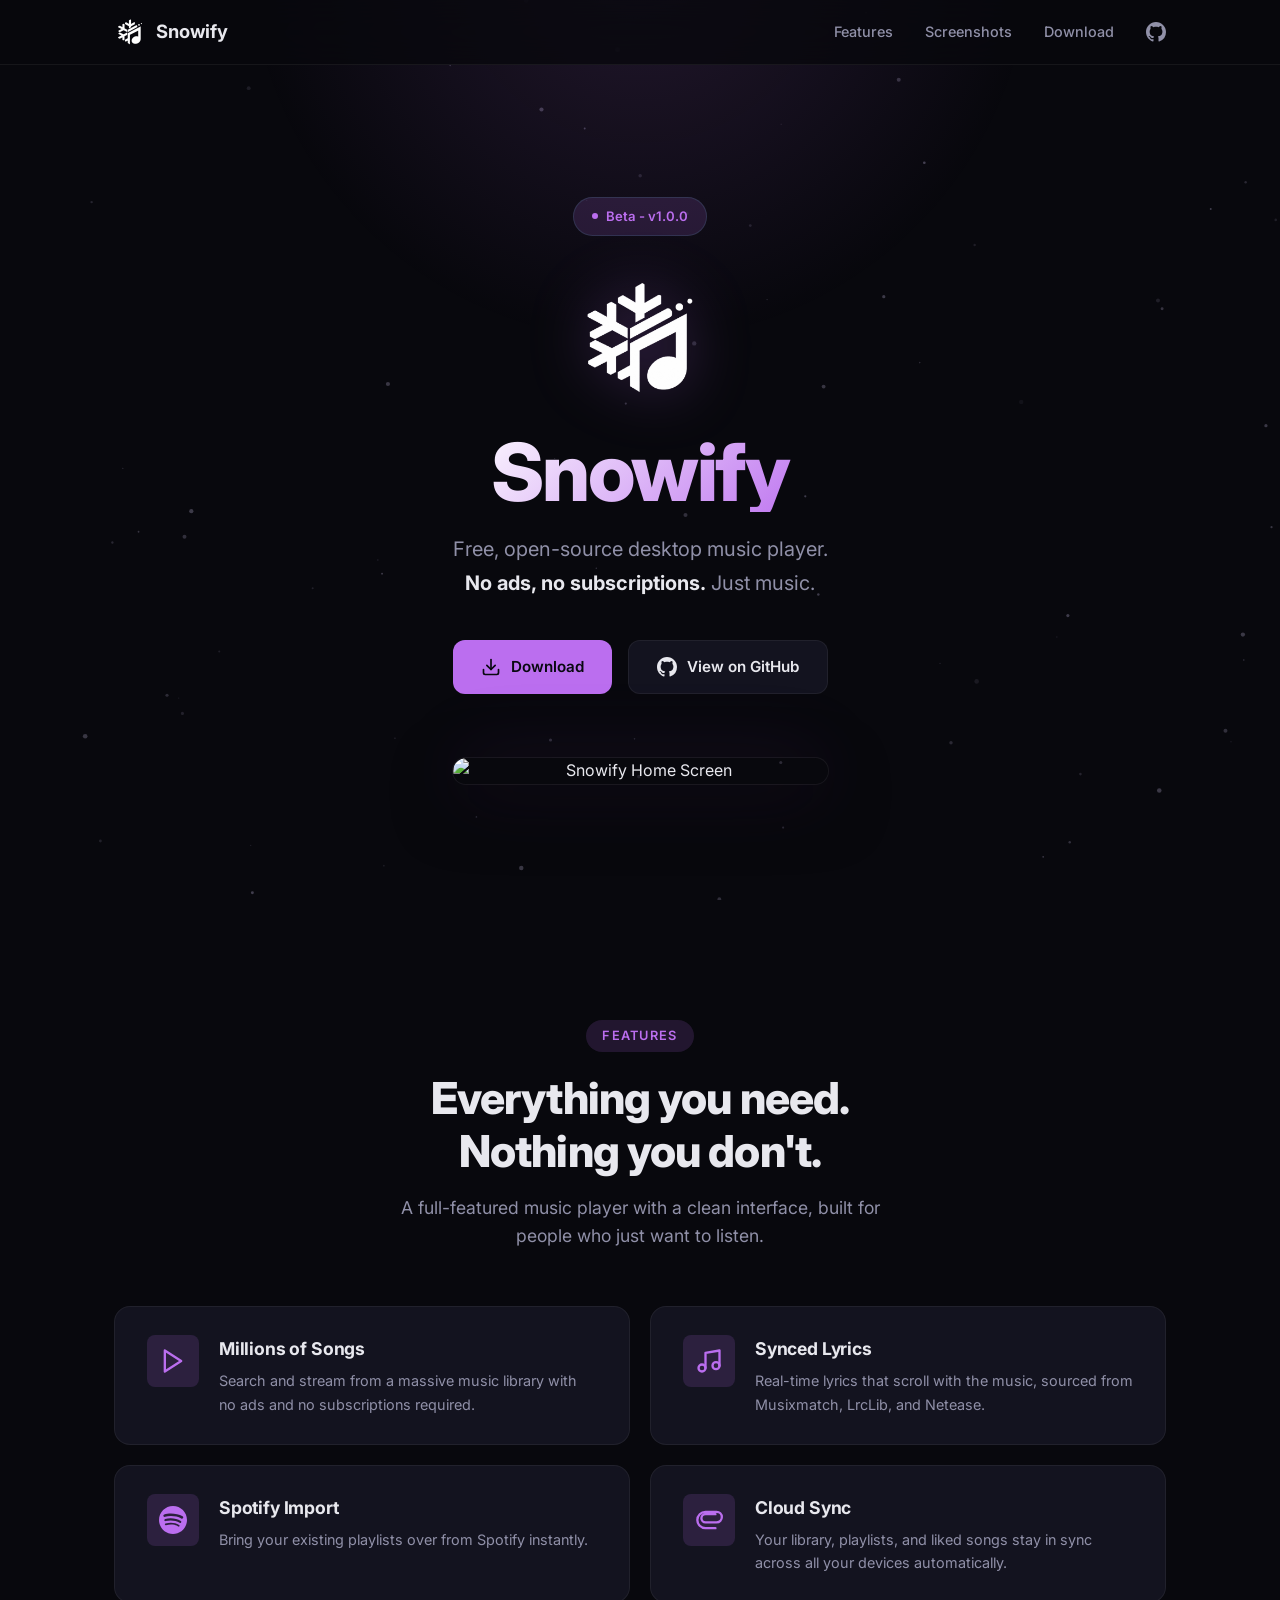
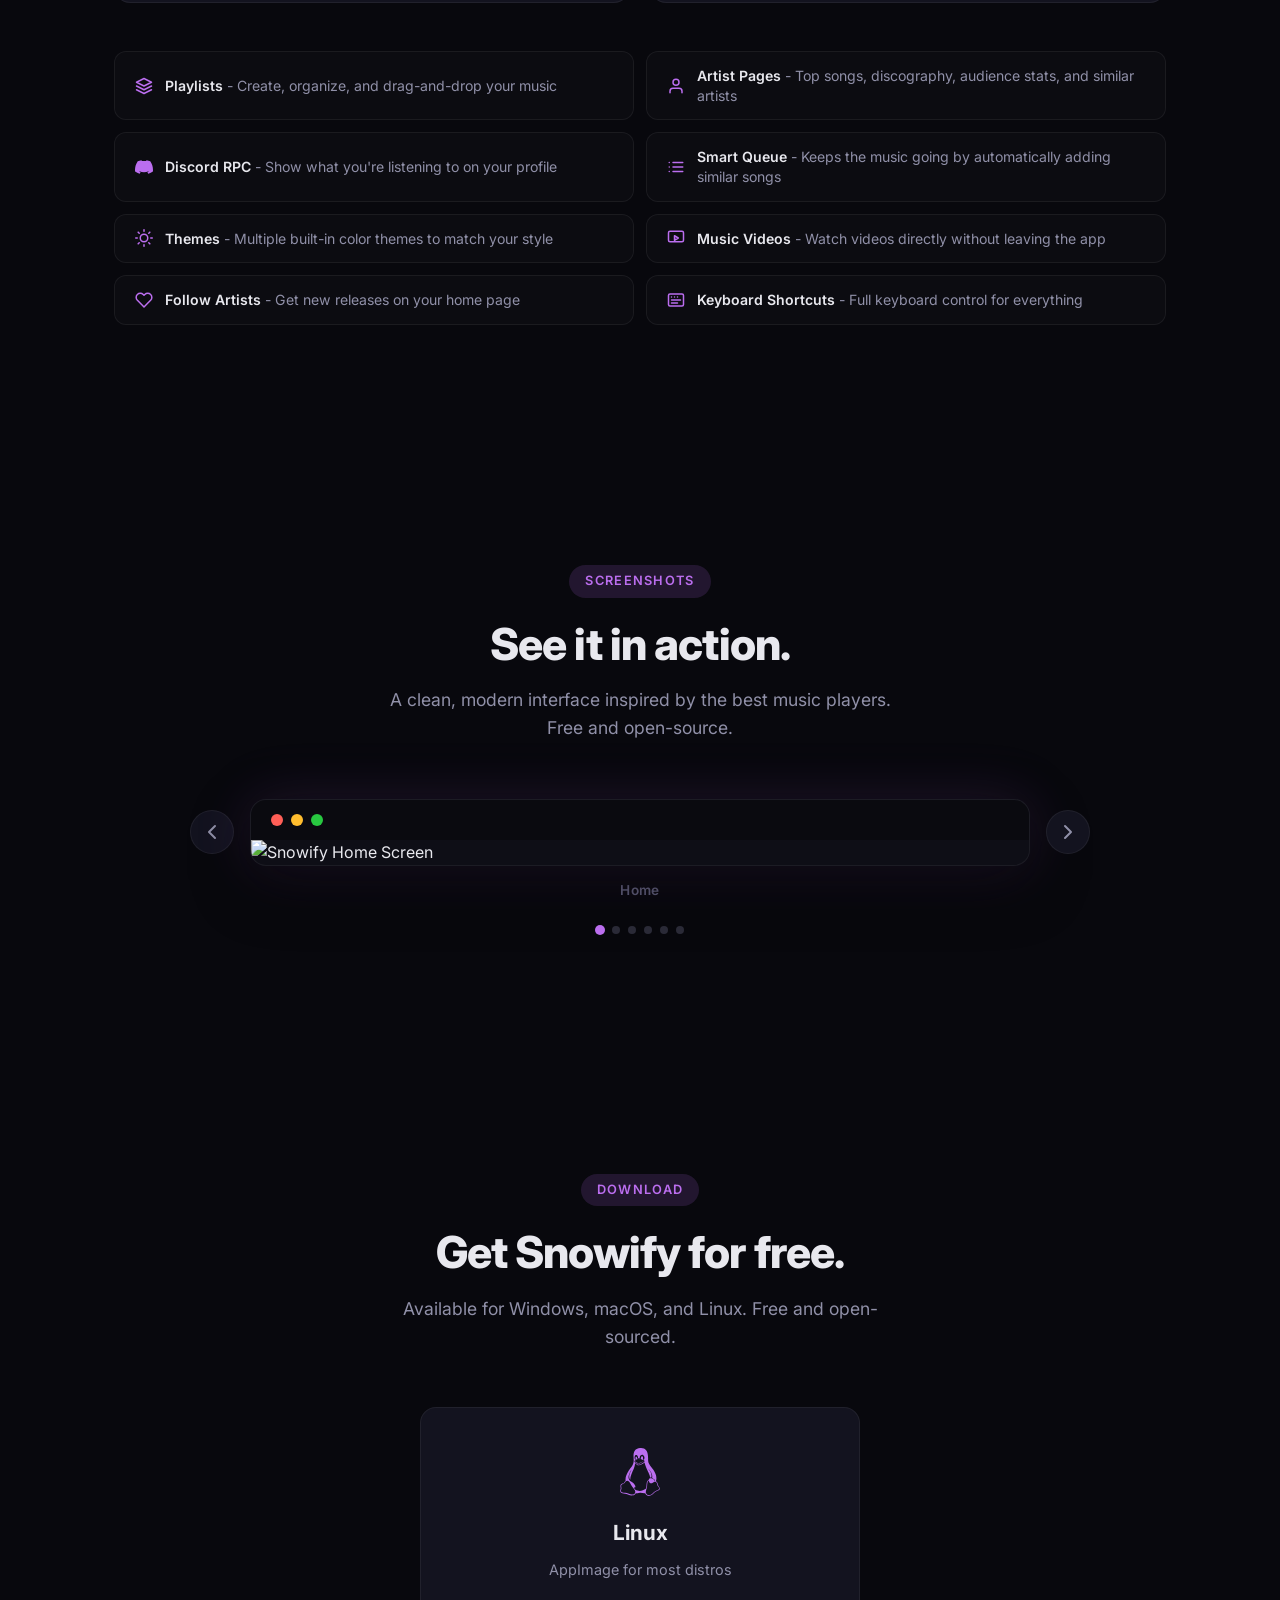
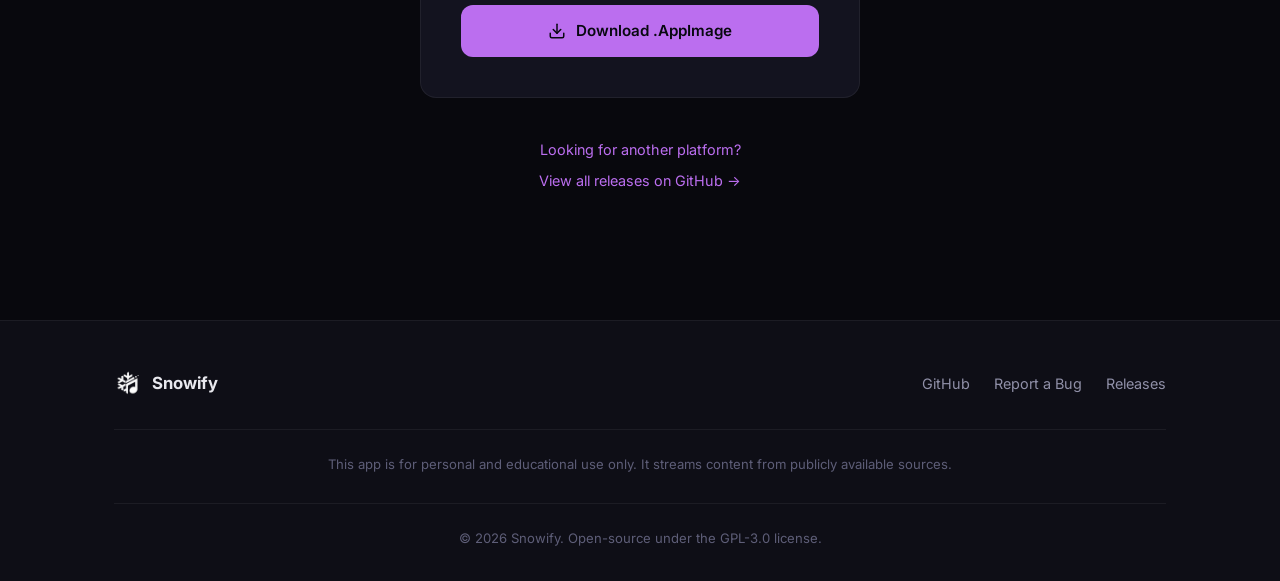
==== commit 5b18a4d7: "Add SEO enhancements" ====
--- a/index.html
+++ b/index.html
@@ -3,22 +3,26 @@
 <head>
   <meta charset="UTF-8">
   <meta name="viewport" content="width=device-width, initial-scale=1.0">
-  <title>Snowify — Free Desktop Music Player</title>
-  <meta name="description" content="Snowify is a free, open-source desktop music player. No ads, no subscriptions. Available for Windows and Linux.">
-  <meta name="keywords" content="Snowify, music player, desktop, free, open-source, Electron, no ads">
+  <title>Snowify - Free Open-Source Music Player for Windows, macOS, Linux & Android</title>
+  <meta name="description" content="Snowify is a free, open-source music player with synced lyrics, Spotify import, and cloud sync. No ads, no subscriptions. Available for Windows, macOS, Linux, and Android.">
+  <meta name="keywords" content="Snowify, music player, free music player, open-source music player, desktop music player, Electron, no ads, no subscriptions, synced lyrics, Spotify alternative, Windows, macOS, Linux, Android, stream music free">
   <meta name="author" content="nyakuoff">
 
+  <!-- Canonical URL -->
+  <link rel="canonical" href="https://snowify.cc/">
+
   <!-- Open Graph -->
-  <meta property="og:title" content="Snowify — Free Desktop Music Player">
-  <meta property="og:description" content="A free, open-source desktop music player with a clean, Spotify-like UI. No ads, no subscriptions.">
+  <meta property="og:title" content="Snowify - Free Open-Source Music Player">
+  <meta property="og:description" content="Free, open-source music player with synced lyrics, Spotify import, and cloud sync. No ads, no subscriptions. Available for Windows, macOS, Linux, and Android.">
   <meta property="og:image" content="https://raw.githubusercontent.com/nyakuoff/Snowify/main/assets/screenshots/home.png">
-  <meta property="og:url" content="https://nyakuoff.github.io/Snowify-Website/">
+  <meta property="og:url" content="https://snowify.cc/">
   <meta property="og:type" content="website">
+  <meta property="og:site_name" content="Snowify">
 
   <!-- Twitter Card -->
   <meta name="twitter:card" content="summary_large_image">
-  <meta name="twitter:title" content="Snowify — Free Desktop Music Player">
-  <meta name="twitter:description" content="A free, open-source desktop music player with a clean, Spotify-like UI. No ads, no subscriptions.">
+  <meta name="twitter:title" content="Snowify - Free Open-Source Music Player">
+  <meta name="twitter:description" content="Free, open-source music player with synced lyrics, Spotify import, and cloud sync. No ads, no subscriptions.">
   <meta name="twitter:image" content="https://raw.githubusercontent.com/nyakuoff/Snowify/main/assets/screenshots/home.png">
 
   <!-- Favicon -->
@@ -27,10 +31,51 @@
   <!-- Fonts -->
   <link rel="preconnect" href="https://fonts.googleapis.com">
   <link rel="preconnect" href="https://fonts.gstatic.com" crossorigin>
+  <link rel="dns-prefetch" href="https://api.github.com">
+  <link rel="dns-prefetch" href="https://raw.githubusercontent.com">
   <link rel="stylesheet" href="https://fonts.googleapis.com/css2?family=Inter:wght@300;400;500;600;700;800&display=swap">
 
   <!-- Styles -->
   <link rel="stylesheet" href="css/style.css">
+
+  <!-- Structured Data (JSON-LD) -->
+  <script type="application/ld+json">
+  {
+    "@context": "https://schema.org",
+    "@type": "SoftwareApplication",
+    "name": "Snowify",
+    "description": "Free, open-source music player with synced lyrics, Spotify import, and cloud sync. No ads, no subscriptions.",
+    "url": "https://snowify.cc/",
+    "applicationCategory": "MultimediaApplication",
+    "operatingSystem": "Windows, macOS, Linux, Android",
+    "offers": {
+      "@type": "Offer",
+      "price": "0",
+      "priceCurrency": "USD"
+    },
+    "license": "https://opensource.org/licenses/GPL-3.0",
+    "image": "https://raw.githubusercontent.com/nyakuoff/Snowify/main/assets/screenshots/home.png",
+    "screenshot": "https://raw.githubusercontent.com/nyakuoff/Snowify/main/assets/screenshots/home.png",
+    "softwareVersion": "1.0.0",
+    "author": {
+      "@type": "Person",
+      "name": "nyakuoff",
+      "url": "https://github.com/nyakuoff"
+    },
+    "downloadUrl": "https://github.com/nyakuoff/Snowify/releases",
+    "installUrl": "https://github.com/nyakuoff/Snowify/releases",
+    "featureList": [
+      "Stream millions of songs",
+      "Synced lyrics from Musixmatch, LrcLib, and Netease",
+      "Spotify playlist import",
+      "Cloud sync across devices",
+      "Discord Rich Presence",
+      "Multiple color themes",
+      "Music videos",
+      "Keyboard shortcuts"
+    ]
+  }
+  </script>
 </head>
 <body>
   <!-- Snowfall canvas -->
@@ -64,12 +109,13 @@
     </div>
   </nav>
 
+  <main>
   <!-- Hero -->
   <section class="hero" id="hero">
     <div class="hero-content">
       <div class="hero-badge">
         <span class="badge-dot"></span>
-        Beta — v1.0.0
+        Beta - v1.0.0
       </div>
       <img src="assets/logo.png" alt="Snowify Logo" class="hero-logo" width="140" height="140">
       <h1 class="hero-title">Snowify</h1>
@@ -143,35 +189,35 @@
       <div class="features-compact">
         <div class="compact-feature" data-animate>
           <svg width="18" height="18" viewBox="0 0 24 24" fill="none" stroke="currentColor" stroke-width="2" stroke-linecap="round" stroke-linejoin="round"><path d="M12 2L2 7l10 5 10-5-10-5z"/><path d="M2 17l10 5 10-5"/><path d="M2 12l10 5 10-5"/></svg>
-          <span><strong>Playlists</strong> — Create, organize, and drag-and-drop your music</span>
+          <span><strong>Playlists</strong> - Create, organize, and drag-and-drop your music</span>
         </div>
         <div class="compact-feature" data-animate>
           <svg width="18" height="18" viewBox="0 0 24 24" fill="none" stroke="currentColor" stroke-width="2" stroke-linecap="round" stroke-linejoin="round"><path d="M20 21v-2a4 4 0 00-4-4H8a4 4 0 00-4 4v2"/><circle cx="12" cy="7" r="4"/></svg>
-          <span><strong>Artist Pages</strong> — Top songs, discography, audience stats, and similar artists</span>
+          <span><strong>Artist Pages</strong> - Top songs, discography, audience stats, and similar artists</span>
         </div>
         <div class="compact-feature" data-animate>
           <svg width="18" height="18" viewBox="0 0 24 24" fill="currentColor"><path d="M20.317 4.37a19.791 19.791 0 00-4.885-1.515.074.074 0 00-.079.037c-.21.375-.444.864-.608 1.25a18.27 18.27 0 00-5.487 0 12.64 12.64 0 00-.617-1.25.077.077 0 00-.079-.037A19.736 19.736 0 003.677 4.37a.07.07 0 00-.032.027C.533 9.046-.32 13.58.099 18.057a.082.082 0 00.031.057 19.9 19.9 0 005.993 3.03.078.078 0 00.084-.028c.462-.63.874-1.295 1.226-1.994a.076.076 0 00-.041-.106 13.107 13.107 0 01-1.872-.892.077.077 0 01-.008-.128 10.2 10.2 0 00.372-.292.074.074 0 01.077-.01c3.928 1.793 8.18 1.793 12.062 0a.074.074 0 01.078.01c.12.098.246.198.373.292a.077.077 0 01-.006.127 12.299 12.299 0 01-1.873.892.077.077 0 00-.041.107c.36.698.772 1.362 1.225 1.993a.076.076 0 00.084.028 19.839 19.839 0 006.002-3.03.077.077 0 00.032-.054c.5-5.177-.838-9.674-3.549-13.66a.061.061 0 00-.031-.03z"/></svg>
-          <span><strong>Discord RPC</strong> — Show what you're listening to on your profile</span>
+          <span><strong>Discord RPC</strong> - Show what you're listening to on your profile</span>
         </div>
         <div class="compact-feature" data-animate>
           <svg width="18" height="18" viewBox="0 0 24 24" fill="none" stroke="currentColor" stroke-width="2" stroke-linecap="round" stroke-linejoin="round"><line x1="8" y1="6" x2="21" y2="6"/><line x1="8" y1="12" x2="21" y2="12"/><line x1="8" y1="18" x2="21" y2="18"/><line x1="3" y1="6" x2="3.01" y2="6"/><line x1="3" y1="12" x2="3.01" y2="12"/><line x1="3" y1="18" x2="3.01" y2="18"/></svg>
-          <span><strong>Smart Queue</strong> — Keeps the music going by automatically adding similar songs</span>
+          <span><strong>Smart Queue</strong> - Keeps the music going by automatically adding similar songs</span>
         </div>
         <div class="compact-feature" data-animate>
           <svg width="18" height="18" viewBox="0 0 24 24" fill="none" stroke="currentColor" stroke-width="2" stroke-linecap="round" stroke-linejoin="round"><circle cx="12" cy="12" r="5"/><path d="M12 1v2M12 21v2M4.22 4.22l1.42 1.42M18.36 18.36l1.42 1.42M1 12h2M21 12h2M4.22 19.78l1.42-1.42M18.36 5.64l1.42-1.42"/></svg>
-          <span><strong>Themes</strong> — Multiple built-in color themes to match your style</span>
+          <span><strong>Themes</strong> - Multiple built-in color themes to match your style</span>
         </div>
         <div class="compact-feature" data-animate>
           <svg width="18" height="18" viewBox="0 0 24 24" fill="none" stroke="currentColor" stroke-width="2" stroke-linecap="round" stroke-linejoin="round"><rect x="2" y="3" width="20" height="14" rx="2" ry="2"/><polygon points="10 9 15 12 10 15 10 9"/></svg>
-          <span><strong>Music Videos</strong> — Watch videos directly without leaving the app</span>
+          <span><strong>Music Videos</strong> - Watch videos directly without leaving the app</span>
         </div>
         <div class="compact-feature" data-animate>
           <svg width="18" height="18" viewBox="0 0 24 24" fill="none" stroke="currentColor" stroke-width="2" stroke-linecap="round" stroke-linejoin="round"><path d="M20.84 4.61a5.5 5.5 0 00-7.78 0L12 5.67l-1.06-1.06a5.5 5.5 0 00-7.78 7.78l1.06 1.06L12 21.23l7.78-7.78 1.06-1.06a5.5 5.5 0 000-7.78z"/></svg>
-          <span><strong>Follow Artists</strong> — Get new releases on your home page</span>
+          <span><strong>Follow Artists</strong> - Get new releases on your home page</span>
         </div>
         <div class="compact-feature" data-animate>
           <svg width="18" height="18" viewBox="0 0 24 24" fill="none" stroke="currentColor" stroke-width="2" stroke-linecap="round" stroke-linejoin="round"><rect x="2" y="4" width="20" height="16" rx="2"/><path d="M6 8h.01M10 8h.01M14 8h.01"/><path d="M6 12h12M6 16h8"/></svg>
-          <span><strong>Keyboard Shortcuts</strong> — Full keyboard control for everything</span>
+          <span><strong>Keyboard Shortcuts</strong> - Full keyboard control for everything</span>
         </div>
       </div>
     </div>
@@ -279,6 +325,7 @@
       </div>
     </div>
   </section>
+  </main>
 
   <!-- Footer -->
   <footer class="footer">
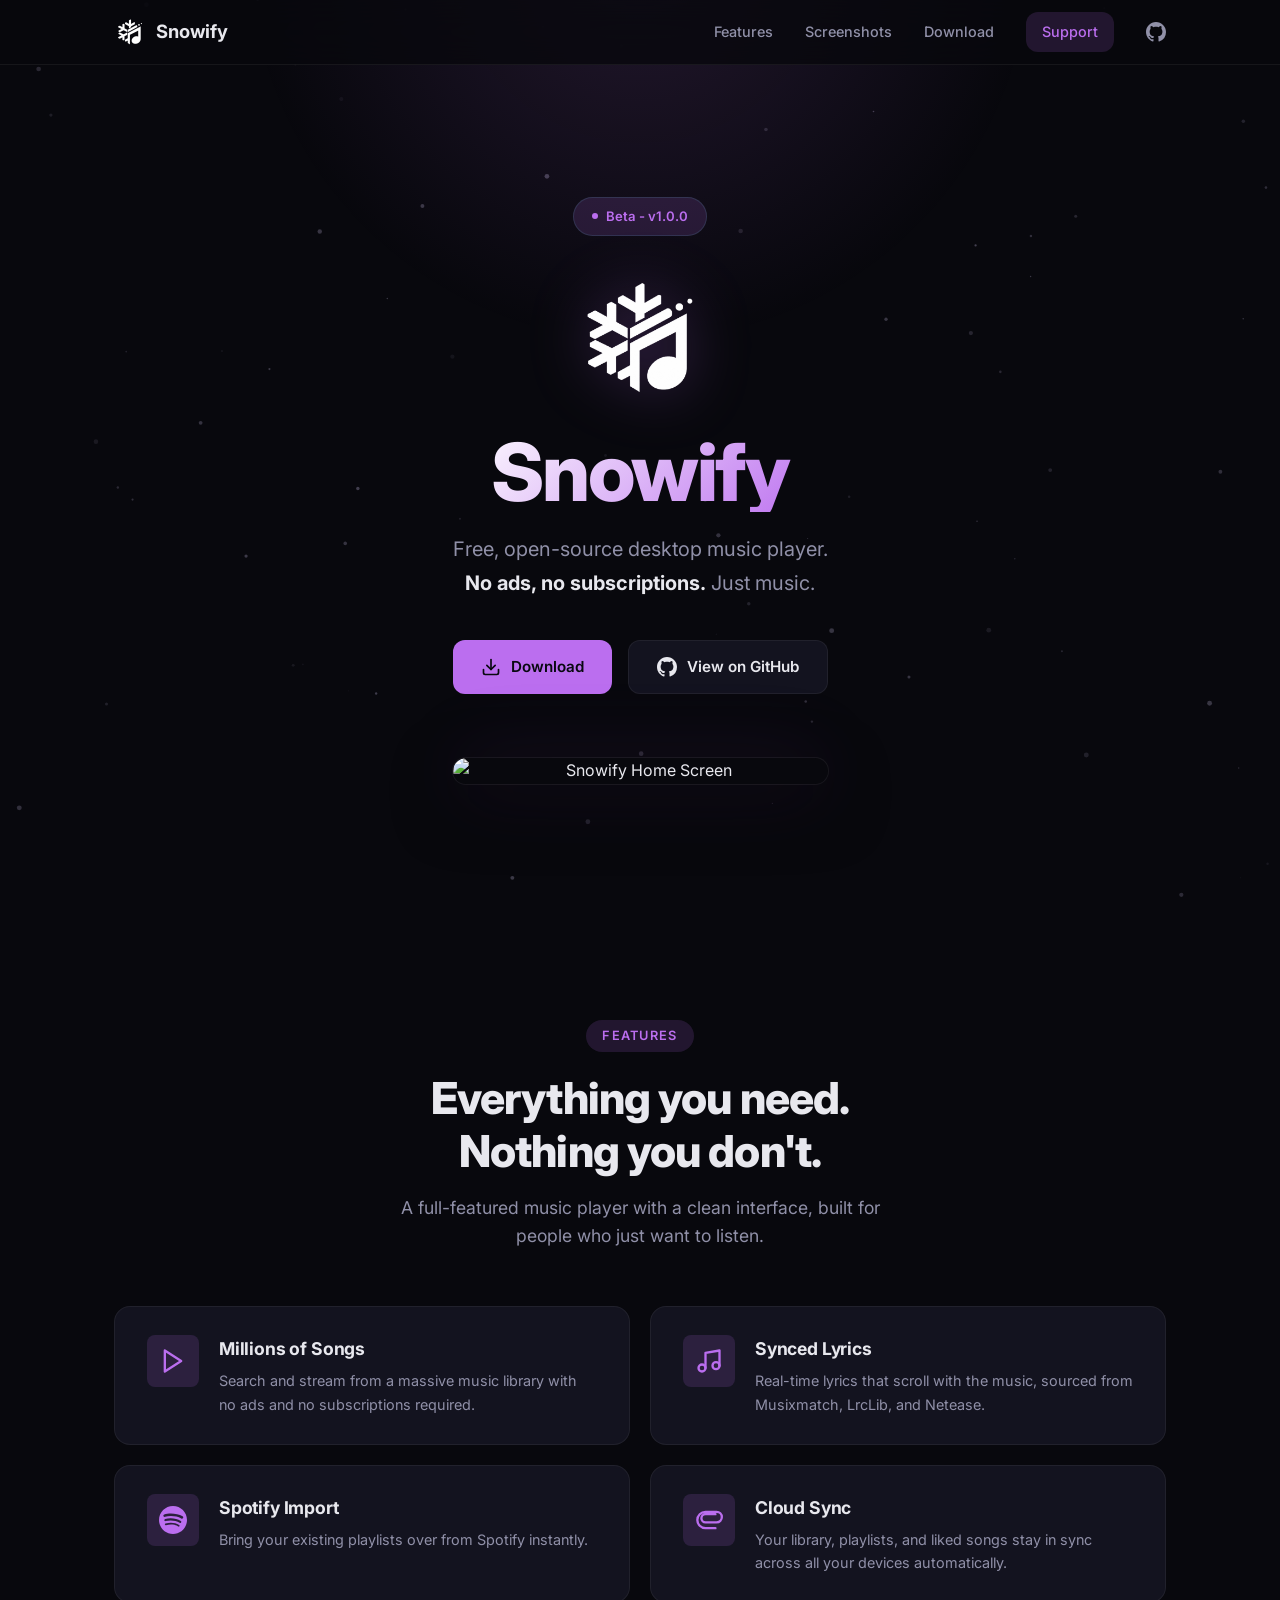
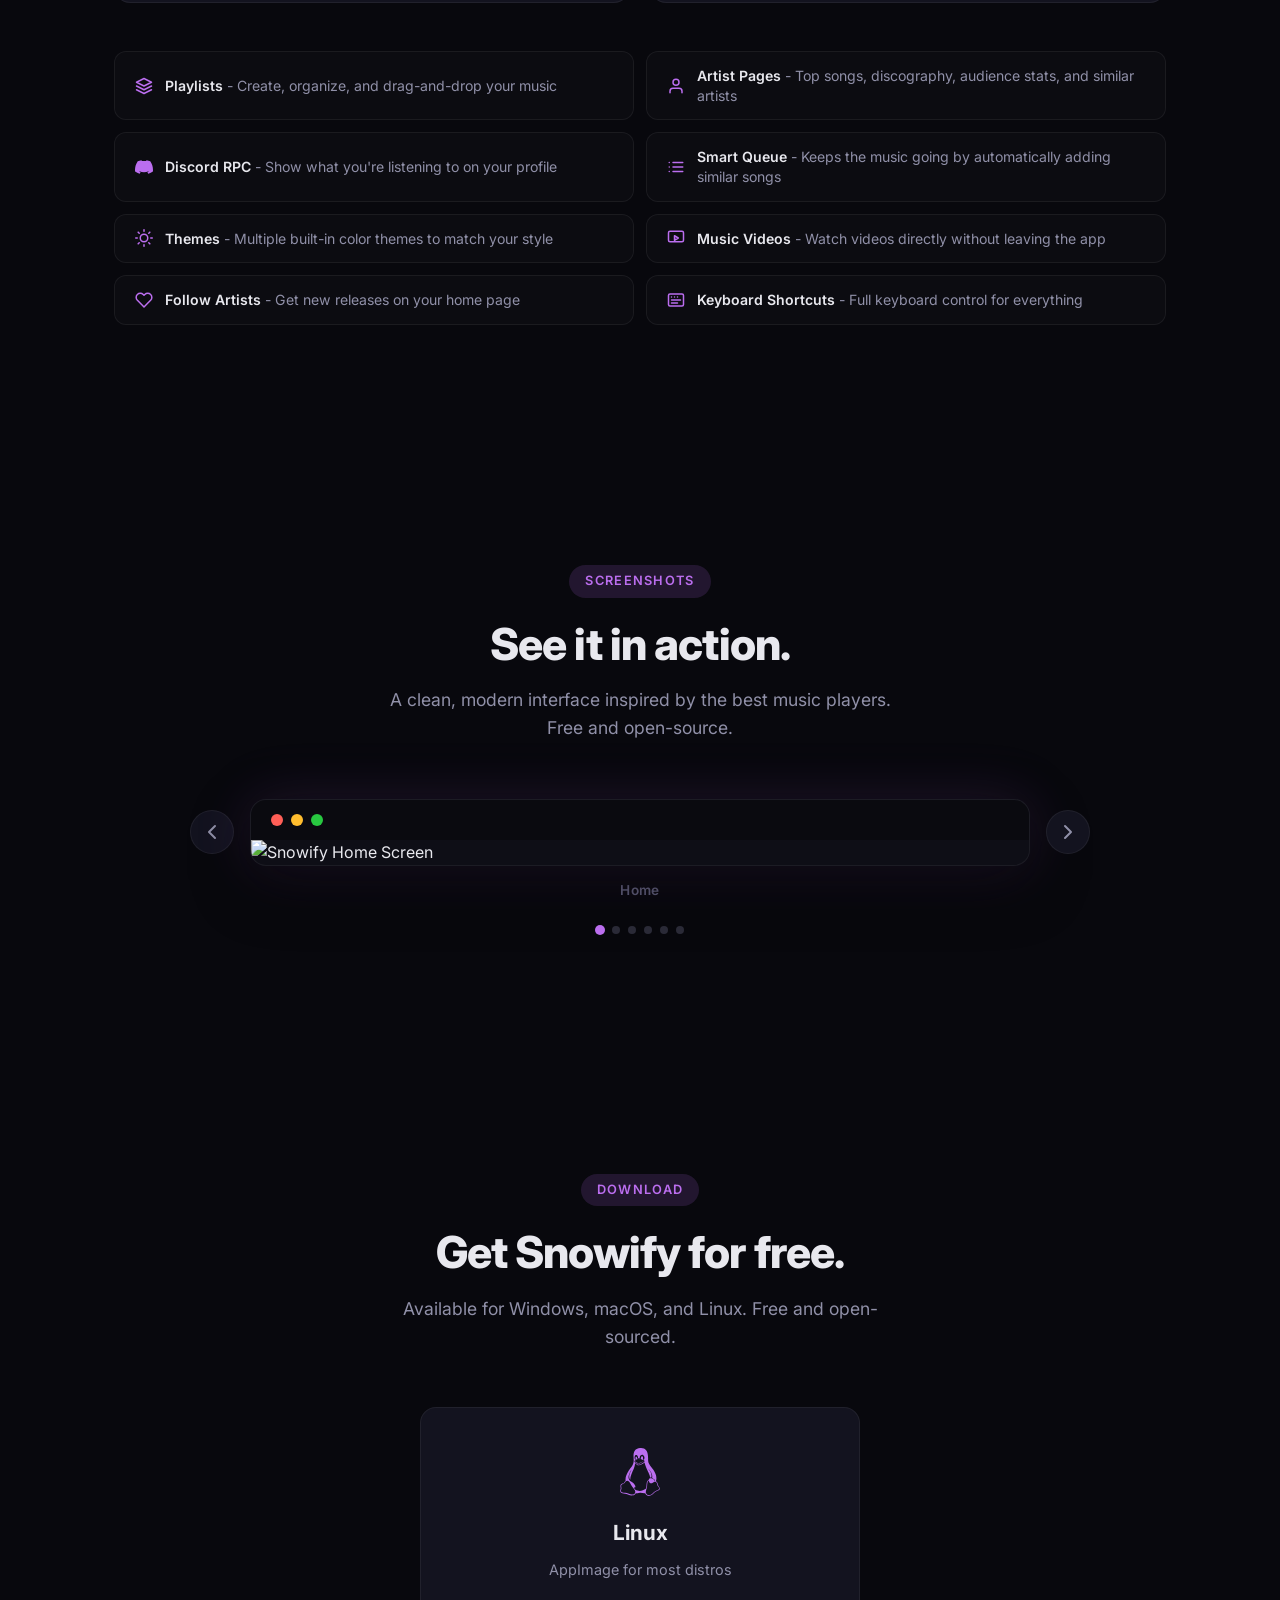
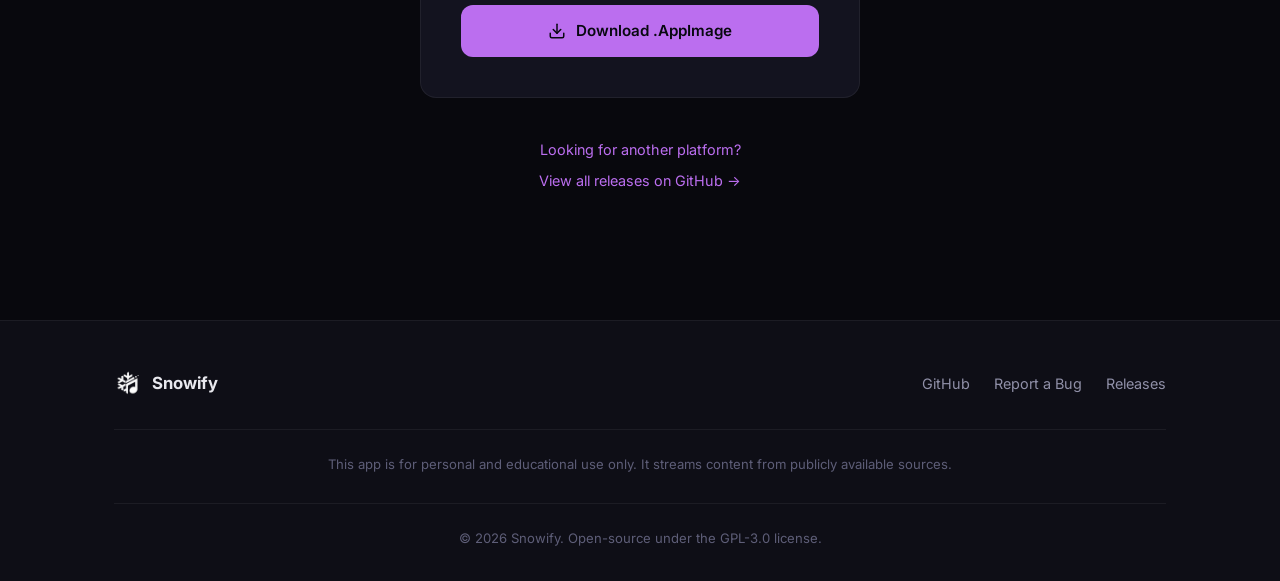
==== commit 52100490: "donation stuff" ====
--- a/index.html
+++ b/index.html
@@ -92,6 +92,7 @@
         <a href="#features">Features</a>
         <a href="#screenshots">Screenshots</a>
         <a href="#download">Download</a>
+        <a href="/donate.html" class="nav-donate">Support</a>
         <a href="https://github.com/nyakuoff/Snowify" target="_blank" rel="noopener" class="nav-github" aria-label="GitHub">
           <svg width="20" height="20" viewBox="0 0 24 24" fill="currentColor"><path d="M12 0C5.37 0 0 5.37 0 12c0 5.31 3.435 9.795 8.205 11.385.6.105.825-.255.825-.57 0-.285-.015-1.23-.015-2.235-3.015.555-3.795-.735-4.035-1.41-.135-.345-.72-1.41-1.23-1.695-.42-.225-1.02-.78-.015-.795.945-.015 1.62.87 1.845 1.23 1.08 1.815 2.805 1.305 3.495.99.105-.78.42-1.305.765-1.605-2.67-.3-5.46-1.335-5.46-5.925 0-1.305.465-2.385 1.23-3.225-.12-.3-.54-1.53.12-3.18 0 0 1.005-.315 3.3 1.23.96-.27 1.98-.405 3-.405s2.04.135 3 .405c2.295-1.56 3.3-1.23 3.3-1.23.66 1.65.24 2.88.12 3.18.765.84 1.23 1.905 1.23 3.225 0 4.605-2.805 5.625-5.475 5.925.435.375.81 1.095.81 2.22 0 1.605-.015 2.895-.015 3.3 0 .315.225.69.825.57A12.02 12.02 0 0024 12c0-6.63-5.37-12-12-12z"/></svg>
         </a>
@@ -105,6 +106,7 @@
       <a href="#features">Features</a>
       <a href="#screenshots">Screenshots</a>
       <a href="#download">Download</a>
+      <a href="/donate.html">Support</a>
       <a href="https://github.com/nyakuoff/Snowify" target="_blank" rel="noopener">GitHub</a>
     </div>
   </nav>
--- a/css/style.css
+++ b/css/style.css
@@ -177,6 +177,24 @@
   display: none !important;
 }
 
+.nav-donate {
+  padding: 8px 16px;
+  background: var(--accent-glow);
+  border-radius: var(--radius-md);
+  color: var(--accent) !important;
+  font-weight: 600;
+  transition: var(--transition);
+}
+
+.nav-donate:hover {
+  background: var(--accent-glow-strong);
+  color: var(--accent-hover) !important;
+}
+
+.nav-donate::after {
+  display: none !important;
+}
+
 /* Mobile nav toggle */
 .nav-toggle {
   display: none;
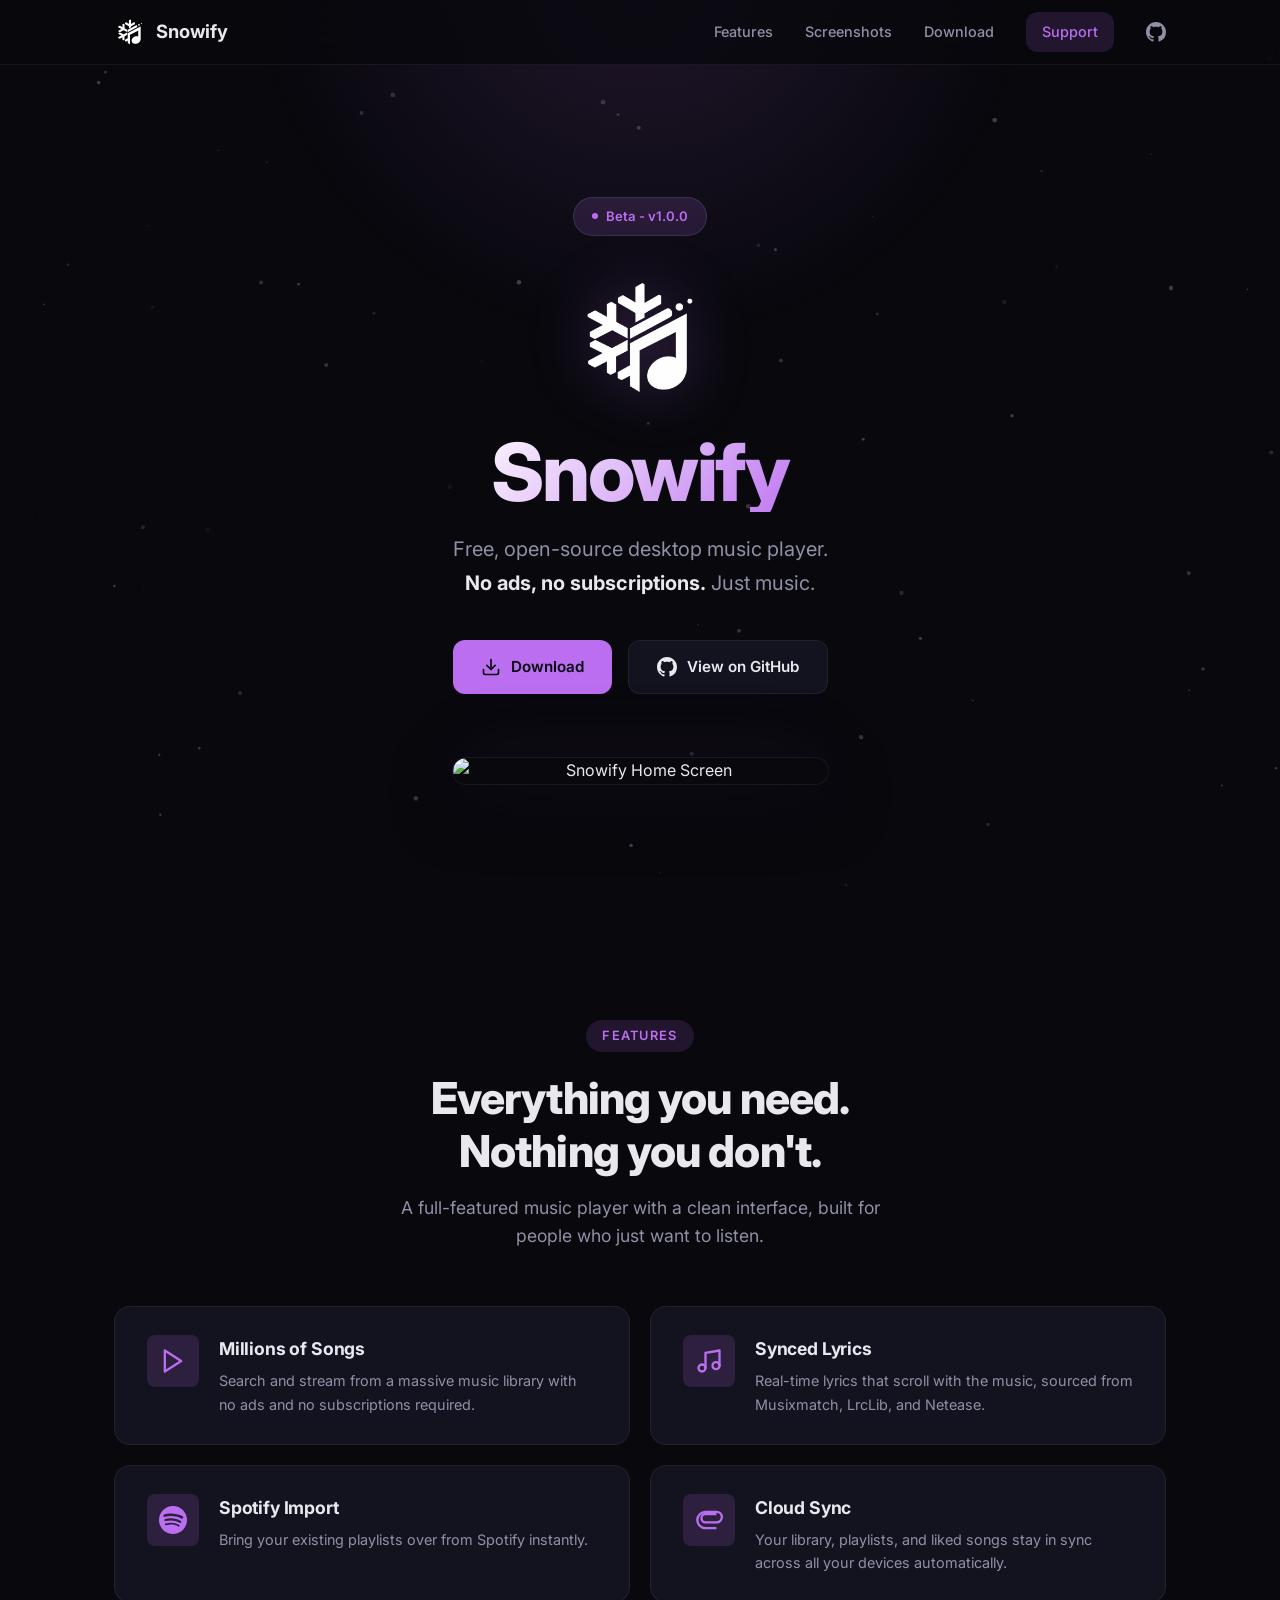
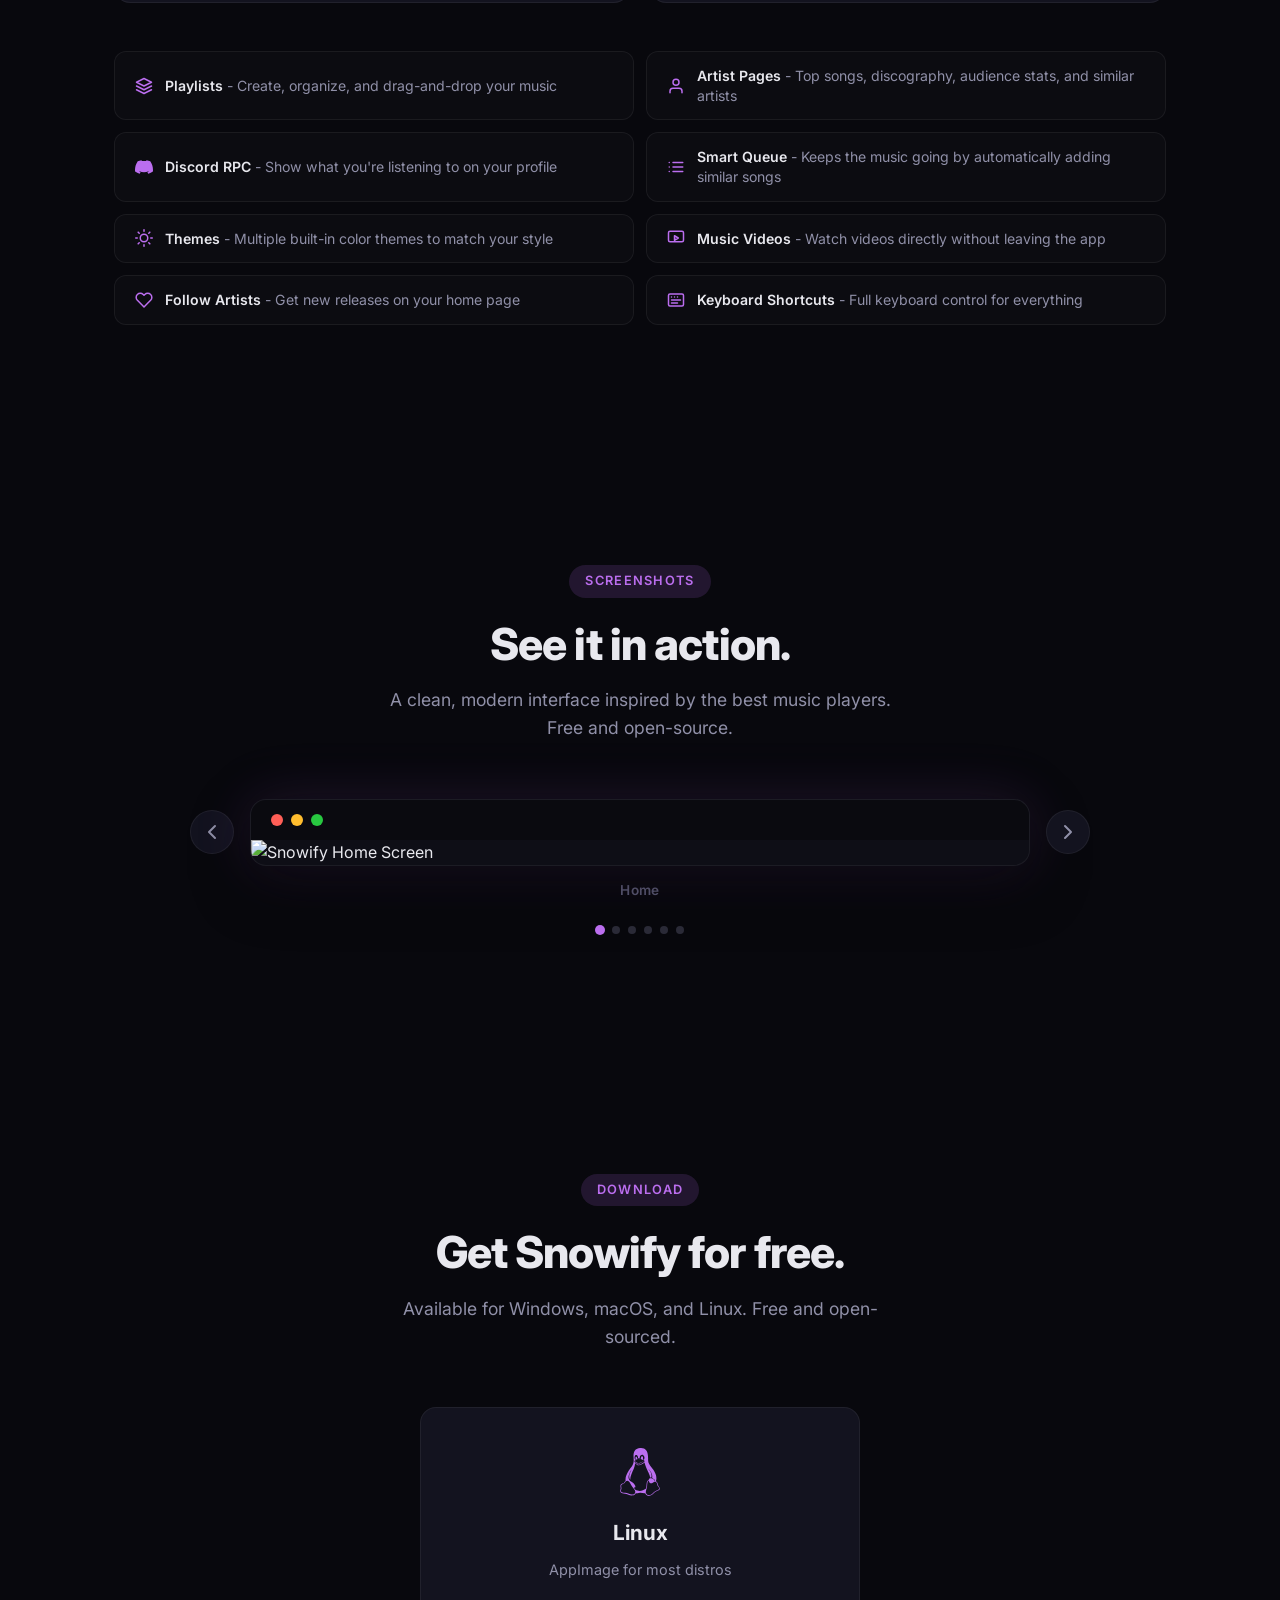
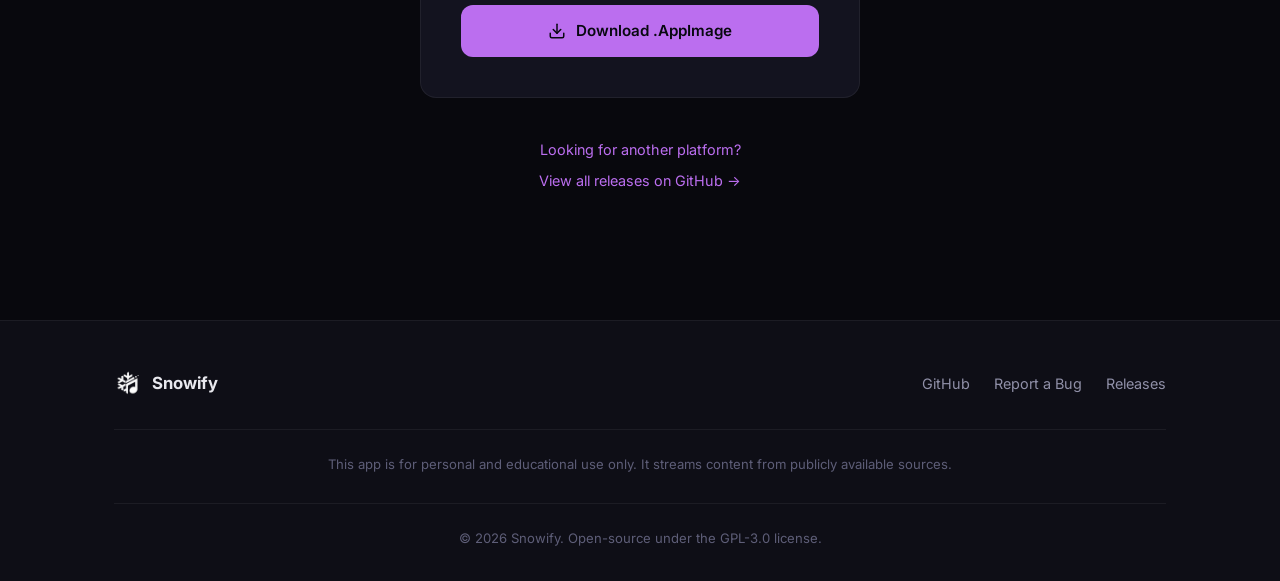
==== commit 84fb4a86: "Update Android" ====
--- a/index.html
+++ b/index.html
@@ -292,17 +292,17 @@
             <span>Download .AppImage</span>
           </a>
         </div>
-        <div class="download-card" data-animate data-platform="android">
-          <span class="platform-badge" id="androidBadge"></span>
+        <div class="download-card download-card-soon" data-animate data-platform="android">
+          <span class="coming-soon-badge">Coming Soon</span>
           <div class="download-icon">
             <svg width="48" height="48" viewBox="0 0 24 24" fill="currentColor"><path d="M17.523 15.341a.996.996 0 01-.998-.999.996.996 0 01.998-.998.996.996 0 01.998.998.996.996 0 01-.998.999m-11.046 0a.996.996 0 01-.999-.999.996.996 0 01.999-.998.996.996 0 01.998.998.996.996 0 01-.998.999m11.405-6.02l1.997-3.46a.416.416 0 00-.152-.567.416.416 0 00-.568.152L17.12 8.95c-1.46-.669-3.099-1.04-4.87-1.04h-.5c-1.771 0-3.41.371-4.87 1.04L4.84 5.446a.416.416 0 00-.567-.152.416.416 0 00-.153.567l1.997 3.46C2.688 11.186.343 14.658 0 18.761h24c-.344-4.103-2.689-7.575-6.118-9.44"/></svg>
           </div>
           <h3>Android</h3>
           <p>Android 8.0+</p>
-          <a id="downloadAndroid" href="https://github.com/nyakuoff/Snowify-Android/releases" class="btn btn-primary btn-download">
-            <svg width="18" height="18" viewBox="0 0 24 24" fill="none" stroke="currentColor" stroke-width="2" stroke-linecap="round" stroke-linejoin="round"><path d="M21 15v4a2 2 0 01-2 2H5a2 2 0 01-2-2v-4"/><polyline points="7 10 12 15 17 10"/><line x1="12" y1="15" x2="12" y2="3"/></svg>
-            <span>Download .apk</span>
-          </a>
+          <span class="btn btn-disabled btn-download">
+            <svg width="18" height="18" viewBox="0 0 24 24" fill="none" stroke="currentColor" stroke-width="2" stroke-linecap="round" stroke-linejoin="round"><circle cx="12" cy="12" r="10"/><polyline points="12 6 12 12 16 14"/></svg>
+            <span>Stay Tuned</span>
+          </span>
         </div>
         <div class="download-card download-card-soon" data-animate data-platform="ios">
           <span class="coming-soon-badge">Coming Soon</span>
